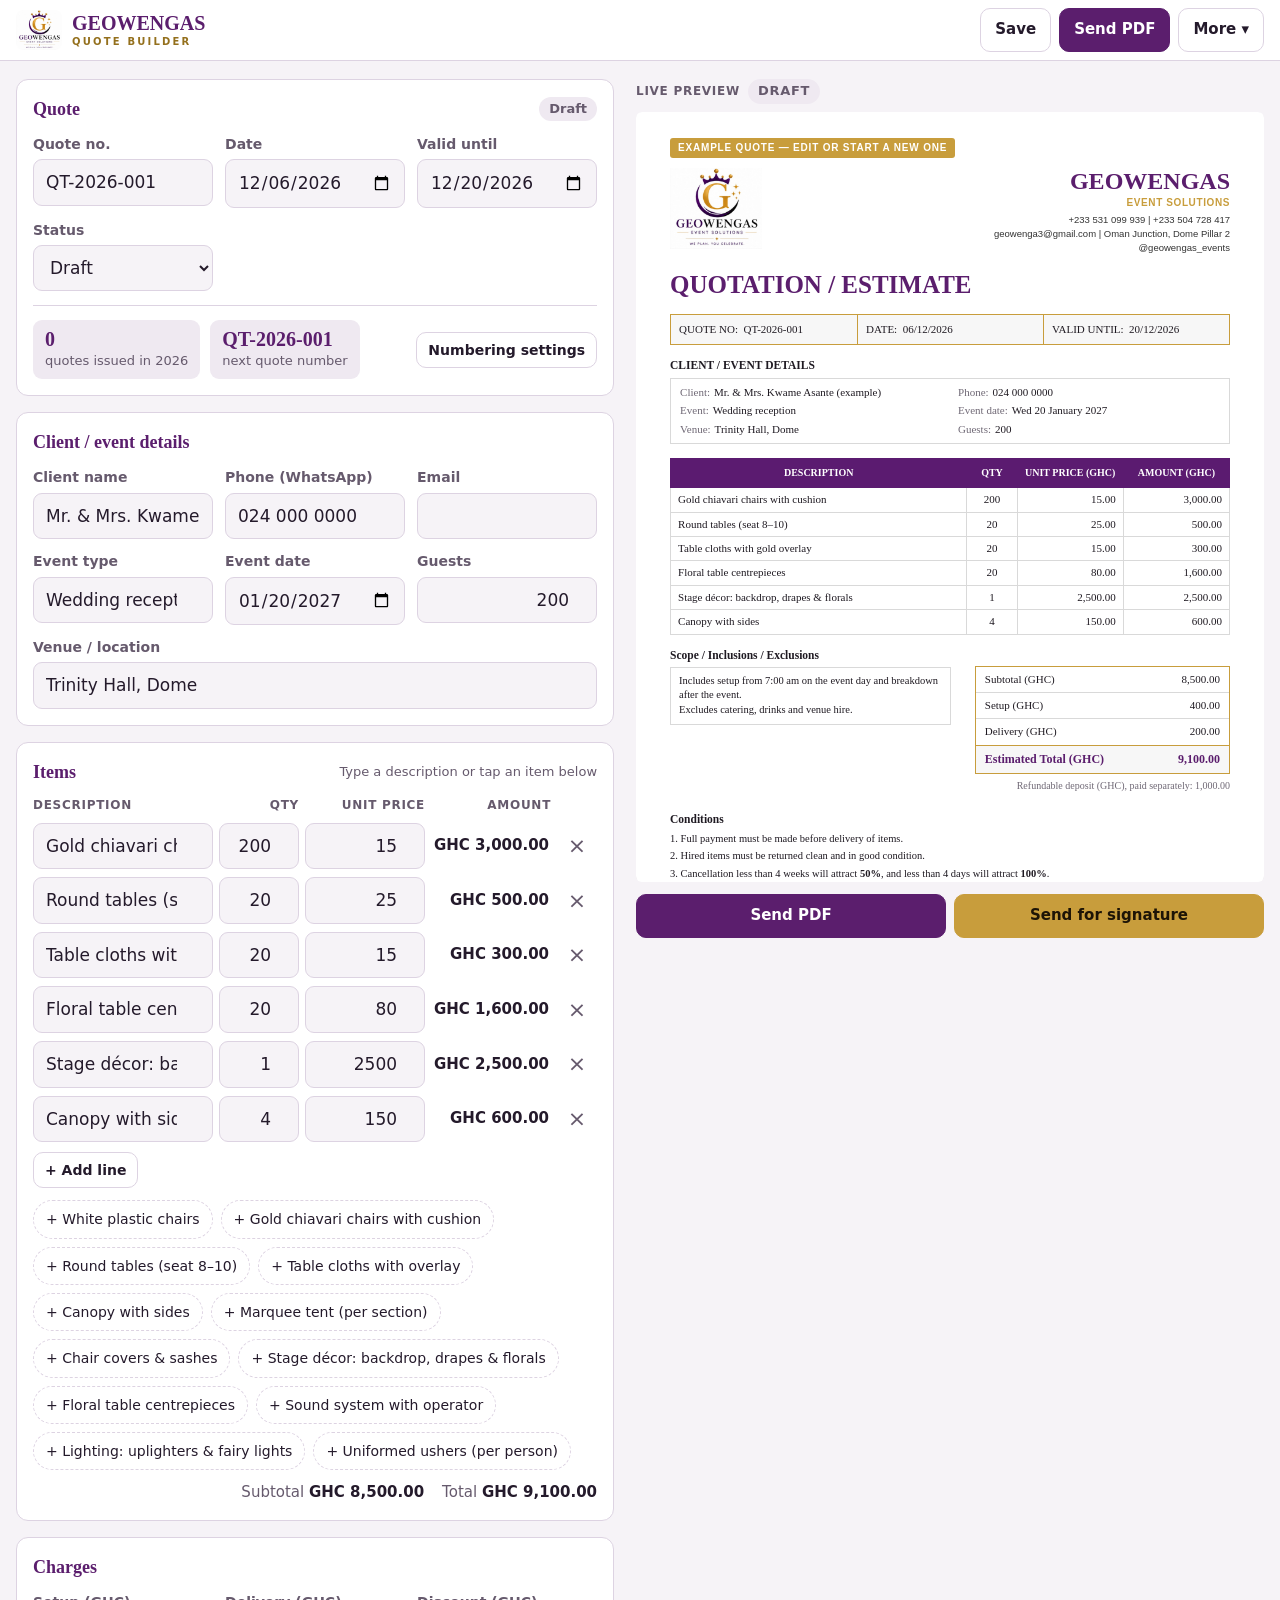
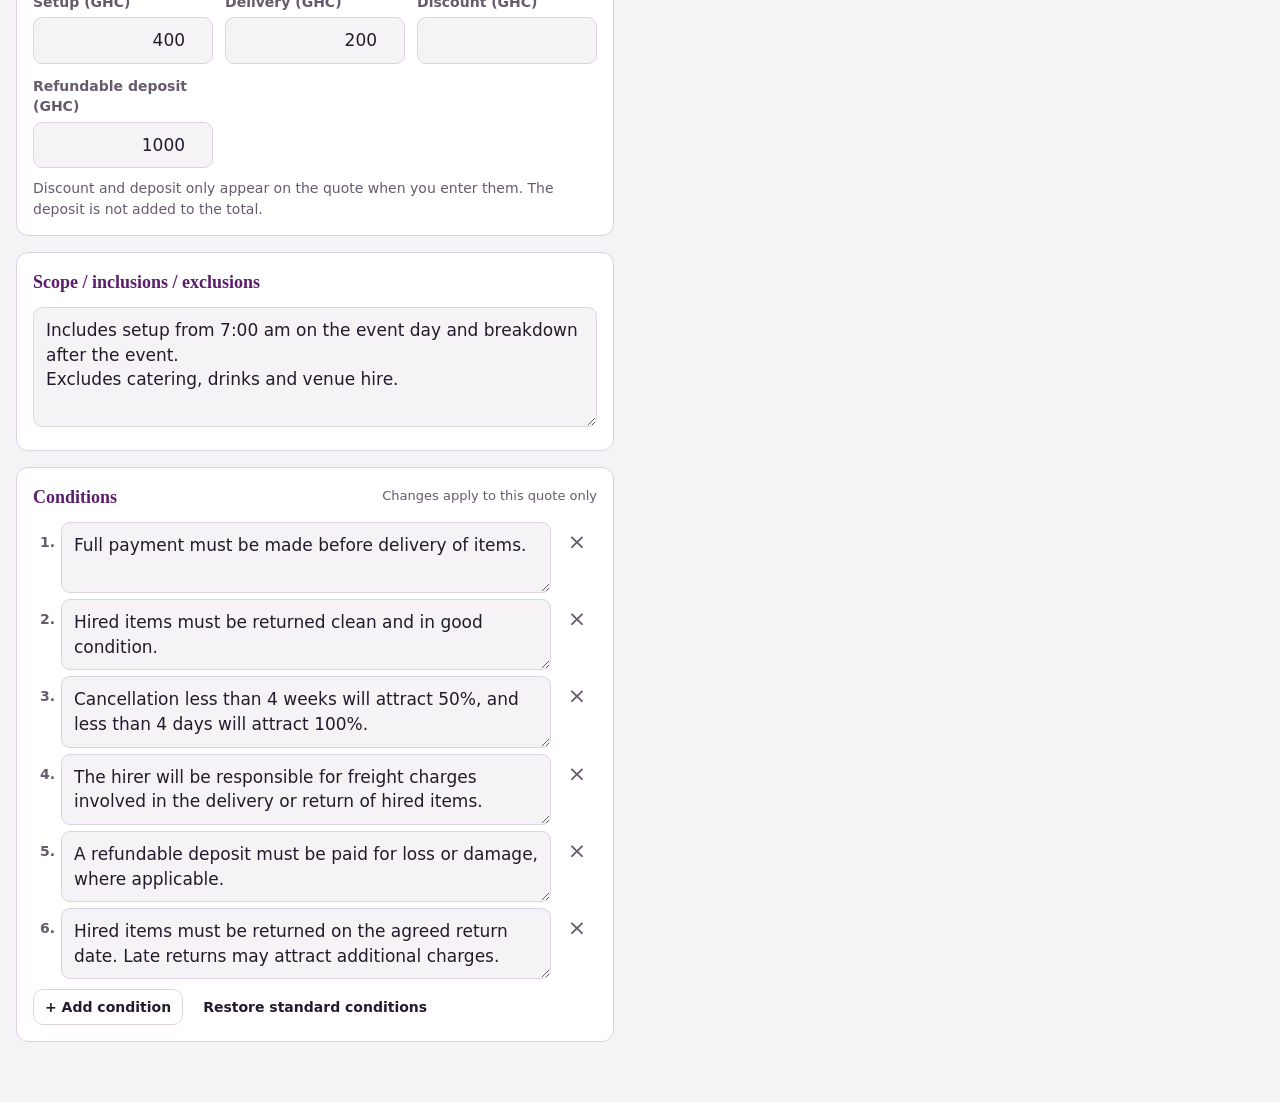
==== index.html @ 45d2dfc8 "GEOWENGAS Quote Builder: installable quote app with PDF sending and client signing Co-Authored-By: C" ====
<!doctype html>
<html lang="en">
<head>
<meta charset="utf-8">
<meta name="viewport" content="width=device-width,initial-scale=1,viewport-fit=cover">
<title>GEOWENGAS Quote Builder</title>
<meta name="description" content="Make GEOWENGAS Event Solutions quotations and send them as PDFs.">
<meta name="theme-color" content="#5b1e6d">
<link rel="manifest" href="manifest.webmanifest">
<link rel="icon" href="favicon.png" type="image/png">
<link rel="apple-touch-icon" href="apple-touch-icon.png">
<meta name="apple-mobile-web-app-capable" content="yes">
<meta name="mobile-web-app-capable" content="yes">
<meta name="apple-mobile-web-app-title" content="GW Quotes">
<link rel="stylesheet" href="styles.css">
</head>
<body data-view="edit">

<header class="bar">
  <div class="bar-in">
    <div class="brand"><img src="logo.jpg" alt="GEOWENGAS Event Solutions logo"><div><b>GEOWENGAS</b><span>QUOTE BUILDER</span></div></div>
    <div class="actions">
      <button class="btn" id="btnSave" type="button">Save</button>
      <button class="btn primary" id="btnSend" type="button">Send PDF</button>
      <button class="btn" id="btnMore" type="button" aria-haspopup="dialog">More ▾</button>
    </div>
  </div>
</header>

<div class="tabs" role="tablist">
  <button type="button" role="tab" id="tabEdit" aria-selected="true">Edit quote</button>
  <button type="button" role="tab" id="tabPrev" aria-selected="false">See quote</button>
</div>

<main class="wrap">
  <section class="editor">
    <div class="card">
      <h2>Quote <small id="statusChipWrap"></small></h2>
      <div class="grid">
        <div class="f"><label for="qNo">Quote no.</label><input id="qNo"></div>
        <div class="f"><label for="qDate">Date</label><input id="qDate" type="date"></div>
        <div class="f"><label for="qValid">Valid until</label><input id="qValid" type="date"></div>
        <div class="f"><label for="qStatus">Status</label>
          <select id="qStatus"><option value="draft">Draft</option><option value="sent">Sent</option><option value="accepted">Accepted</option><option value="declined">Declined</option></select>
        </div>
      </div>
      <div id="signedInfo" hidden style="margin-top:12px"></div>
      <div class="count-row">
        <div class="count-box"><b id="cntIssued">0</b><span id="cntLabel">quotes issued</span></div>
        <div class="count-box"><b id="cntNext">QT-2026-001</b><span>next quote number</span></div>
        <button class="btn sm" id="btnNumbering" type="button">Numbering settings</button>
      </div>
    </div>

    <div class="card">
      <h2>Client / event details</h2>
      <div class="grid">
        <div class="f"><label for="cName">Client name</label><input id="cName" autocomplete="off" placeholder="e.g. Mrs. Abena Mensah"></div>
        <div class="f"><label for="cPhone">Phone (WhatsApp)</label><input id="cPhone" inputmode="tel" autocomplete="off" placeholder="024 000 0000"></div>
        <div class="f"><label for="cEmail">Email</label><input id="cEmail" type="email" autocomplete="off"></div>
        <div class="f"><label for="cEvent">Event type</label><input id="cEvent" list="eventTypes" placeholder="Wedding, funeral, birthday…">
          <datalist id="eventTypes"><option value="Wedding"><option value="Traditional marriage (engagement)"><option value="Funeral"><option value="Birthday party"><option value="Naming ceremony (outdooring)"><option value="Corporate event"><option value="Church programme"><option value="Graduation party"></datalist></div>
        <div class="f"><label for="cDate">Event date</label><input id="cDate" type="date"></div>
        <div class="f"><label for="cGuests">Guests</label><input id="cGuests" type="number" min="0" inputmode="numeric"></div>
        <div class="f wide"><label for="cVenue">Venue / location</label><input id="cVenue" placeholder="e.g. Trinity Hall, Dome"></div>
      </div>
    </div>

    <div class="card">
      <h2>Items <small>Type a description or tap an item below</small></h2>
      <div class="items" id="items"></div>
      <div style="display:flex;gap:8px;margin-top:10px;flex-wrap:wrap">
        <button class="btn sm" id="addRow" type="button">+ Add line</button>
      </div>
      <div class="quick" id="quick"></div>
      <datalist id="catList"></datalist>
      <div class="totals-mini"><span>Subtotal <b id="miniSub">GHC 0.00</b></span><span>Total <b id="miniTot">GHC 0.00</b></span></div>
    </div>

    <div class="card">
      <h2>Charges</h2>
      <div class="grid">
        <div class="f"><label for="chSetup">Setup (GHC)</label><input id="chSetup" type="number" min="0" step="0.01" inputmode="decimal"></div>
        <div class="f"><label for="chDelivery">Delivery (GHC)</label><input id="chDelivery" type="number" min="0" step="0.01" inputmode="decimal"></div>
        <div class="f"><label for="chDiscount">Discount (GHC)</label><input id="chDiscount" type="number" min="0" step="0.01" inputmode="decimal"></div>
        <div class="f"><label for="chDeposit">Refundable deposit (GHC)</label><input id="chDeposit" type="number" min="0" step="0.01" inputmode="decimal"></div>
      </div>
      <p class="note">Discount and deposit only appear on the quote when you enter them. The deposit is not added to the total.</p>
    </div>

    <div class="card">
      <h2>Scope / inclusions / exclusions</h2>
      <label for="scope" class="sr">Scope, inclusions and exclusions</label>
      <textarea id="scope" rows="4" placeholder="What's included, what's not, setup times…"></textarea>
    </div>

    <div class="card">
      <h2>Conditions <small>Changes apply to this quote only</small></h2>
      <div class="conds" id="conds"></div>
      <div style="display:flex;gap:8px;margin-top:10px;flex-wrap:wrap">
        <button class="btn sm" id="addCond" type="button">+ Add condition</button>
        <button class="btn sm ghost" id="resetCond" type="button">Restore standard conditions</button>
      </div>
    </div>

    <button class="btn primary block" id="btnSeeQuote" type="button">See the finished quote</button>
  </section>

  <aside class="preview" aria-label="Quote preview">
    <div class="pv-head">Live preview <span id="pvStatus"></span></div>
    <div class="paper-scroll"><div class="paper" id="paper"></div></div>
    <div style="display:flex;gap:8px;flex-wrap:wrap;margin-top:12px">
      <button class="btn primary" id="btnSend2" type="button" style="flex:1">Send PDF</button>
      <button class="btn gold" id="btnSign2" type="button" style="flex:1">Send for signature</button>
    </div>
  </aside>
</main>

<div class="overlay" id="modal" hidden><div class="modal" id="modalBody" role="dialog" aria-modal="true"></div></div>
<input type="file" id="fileSigned" accept="application/pdf,.pdf" hidden>
<input type="file" id="fileBackup" accept="application/json,.json" hidden>

<script src="vendor/jspdf.umd.min.js"></script>
<script src="vendor/jspdf.plugin.autotable.min.js"></script>
<script src="core.js"></script>
<script src="app.js"></script>
</body>
</html>
---- styles.css ----
/* GEOWENGAS Quote Builder — shared styles for the app (index.html) and the client signing page (sign.html). */
:root{
  --bg:#f6f3f7; --surface:#ffffff; --surface-2:#efe9f1; --line:#ddd3e2;
  --fg:#241a2b; --muted:#665a6d;
  --plum:#5b1e6d; --gold:#94701d; --gold-soft:#f5ead0;
  --accent:#5b1e6d; --accent-fg:#ffffff;
  --danger:#b3261e; --ok:#1f7a4d;
  --paper:#ffffff; --paper-ink:#1f1a22; --paper-line:#d9d9d9; --paper-plum:#5b1e6d; --paper-head:#5b1b70; --paper-gold:#c89d3c; --paper-fill:#f7f7f7;
  --serif:Georgia, "Times New Roman", Times, serif;
  --body:system-ui, -apple-system, "Segoe UI", Roboto, sans-serif;
  --r:12px;
  color-scheme:light;
}
@media (prefers-color-scheme: dark){:root{
  --bg:#17111b; --surface:#211a26; --surface-2:#2b2231; --line:#3a2f41;
  --fg:#f1eaf4; --muted:#b4a7bb;
  --plum:#d6b3ea; --gold:#e0b65a; --gold-soft:#3a2d14;
  --accent:#c79be0; --accent-fg:#1a1020;
  --danger:#ff8a80; --ok:#6fd3a0; color-scheme:dark;
}}
*{box-sizing:border-box}
[hidden]{display:none!important}
html{-webkit-text-size-adjust:100%}
body{margin:0;background:var(--bg);color:var(--fg);font-family:var(--body);font-size:16px;line-height:1.45;padding-bottom:env(safe-area-inset-bottom,0px)}
button,input,select,textarea{font:inherit;color:inherit}
:focus-visible{outline:3px solid var(--paper-gold);outline-offset:2px}

/* Top bar */
.bar{position:sticky;top:0;z-index:20;background:var(--surface);border-bottom:1px solid var(--line);padding-top:env(safe-area-inset-top,0px)}
.bar-in{max-width:1400px;margin:0 auto;padding:8px 16px;display:flex;flex-wrap:wrap;gap:10px;align-items:center}
.brand{display:flex;align-items:center;gap:10px;margin-right:auto;min-width:0}
.brand img{width:46px;height:auto;border-radius:8px;background:#fff}
.brand div{display:flex;flex-direction:column;line-height:1}
.brand b{font-family:var(--serif);font-weight:700;font-size:20px;color:var(--plum)}
.brand span{font-size:10px;letter-spacing:.22em;color:var(--gold);font-weight:700;margin-top:4px}
.actions{display:flex;flex-wrap:wrap;gap:8px}
.btn{border:1px solid var(--line);background:var(--surface);border-radius:10px;padding:10px 14px;cursor:pointer;font-weight:600;font-size:15px;white-space:nowrap;min-height:44px}
.btn:hover{background:var(--surface-2)}
.btn.primary{background:var(--accent);color:var(--accent-fg);border-color:var(--accent)}
.btn.gold{background:var(--paper-gold);border-color:var(--paper-gold);color:#1d1406}
.btn.ghost{border-color:transparent;background:transparent}
.btn.sm{padding:6px 11px;font-size:14px;min-height:36px}
.btn.danger{color:var(--danger)}
.btn.block{width:100%}

.tabs{display:none;max-width:1400px;margin:12px auto 0;padding-inline:16px;gap:8px}
.tabs button{flex:1;padding:12px;border-radius:10px;border:1px solid var(--line);background:var(--surface);font-weight:700;cursor:pointer;font-size:16px}
.tabs button[aria-selected="true"]{background:var(--plum);color:var(--bg);border-color:var(--plum)}

.wrap{max-width:1400px;margin:0 auto;padding-inline:16px;padding-block:18px 60px;display:grid;grid-template-columns:minmax(0,1fr) minmax(0,1.05fr);gap:22px;align-items:start}
.editor{display:flex;flex-direction:column;gap:16px;min-width:0}
.card{background:var(--surface);border:1px solid var(--line);border-radius:var(--r);padding:16px}
.card h2{font-family:var(--serif);font-size:18px;font-weight:700;margin:0 0 12px;display:flex;align-items:center;gap:8px;color:var(--plum);flex-wrap:wrap}
.card h2 small{font-family:var(--body);font-weight:500;color:var(--muted);font-size:13px;margin-left:auto}
.grid{display:grid;grid-template-columns:repeat(auto-fit,minmax(170px,1fr));gap:12px}
.f{display:flex;flex-direction:column;gap:5px;min-width:0}
.f.wide{grid-column:1/-1}
.f label{font-size:14px;font-weight:600;color:var(--muted)}
.sr{position:absolute;width:1px;height:1px;overflow:hidden;clip:rect(0 0 0 0)}
input,select,textarea{width:100%;background:var(--bg);border:1px solid var(--line);border-radius:9px;padding:10px 12px;min-width:0;font-size:17px;min-height:46px}
textarea{resize:vertical;min-height:80px}
input[type=number]{font-variant-numeric:tabular-nums;text-align:right}
.chip{display:inline-flex;align-items:center;gap:6px;padding:3px 10px;border-radius:999px;font-size:13px;font-weight:700;background:var(--surface-2);color:var(--muted)}
.chip.sent{background:var(--gold-soft);color:var(--gold)}
.chip.accepted{background:color-mix(in srgb,var(--ok) 16%,transparent);color:var(--ok)}
.chip.declined{background:color-mix(in srgb,var(--danger) 14%,transparent);color:var(--danger)}
.note{margin:10px 0 0;font-size:14px;color:var(--muted)}
.alert{border-radius:10px;padding:10px 12px;font-size:14px;background:color-mix(in srgb,var(--danger) 12%,transparent);color:var(--danger);font-weight:600}
.okbox{border-radius:10px;padding:10px 12px;font-size:14px;background:color-mix(in srgb,var(--ok) 13%,transparent);color:var(--ok);font-weight:600}

.items{display:flex;flex-direction:column;gap:8px}
.item{display:grid;grid-template-columns:minmax(0,1fr) 80px 120px 120px 40px;gap:6px;align-items:center}
.item-h{font-size:12px;font-weight:700;letter-spacing:.06em;text-transform:uppercase;color:var(--muted)}
.item .amt{text-align:right;font-variant-numeric:tabular-nums;font-weight:700;font-size:15px;padding-right:2px}
.x{border:0;background:transparent;cursor:pointer;color:var(--muted);font-size:22px;line-height:1;padding:6px;border-radius:8px;min-width:40px;min-height:40px}
.x:hover{color:var(--danger);background:var(--surface-2)}
.quick{display:flex;flex-wrap:wrap;gap:8px;margin-top:12px}
.quick button{border:1px dashed var(--line);background:transparent;border-radius:999px;padding:8px 12px;font-size:14px;cursor:pointer;color:var(--fg)}
.quick button:hover{border-color:var(--paper-gold);background:var(--gold-soft)}
.totals-mini{display:flex;justify-content:flex-end;flex-wrap:wrap;gap:18px;margin-top:12px;font-variant-numeric:tabular-nums;font-size:15px;color:var(--muted)}
.totals-mini b{color:var(--fg)}
.conds{display:flex;flex-direction:column;gap:6px}
.cond{display:grid;grid-template-columns:22px minmax(0,1fr) 40px;gap:6px;align-items:start}
.cond span{font-weight:700;color:var(--muted);padding-top:10px;font-size:14px;text-align:right}
.cond textarea{min-height:46px}
.count-row{display:flex;flex-wrap:wrap;gap:10px;align-items:stretch;margin-top:14px;padding-top:14px;border-top:1px solid var(--line)}
.count-box{display:flex;flex-direction:column;justify-content:center;gap:2px;padding:8px 12px;border-radius:9px;background:var(--surface-2);min-width:0}
.count-box b{font-family:var(--serif);font-size:20px;color:var(--plum);font-variant-numeric:tabular-nums;line-height:1.1}
.count-box span{font-size:13px;color:var(--muted)}
.count-row .btn{margin-left:auto;align-self:center}
.num-preview{font-family:var(--serif);font-size:22px;color:var(--plum);font-weight:700}
.check{display:flex;gap:10px;align-items:flex-start;font-size:15px}
.check input{width:22px;height:22px;min-height:0;flex:none;margin-top:1px}

/* Paper — mirrors 03_GEOWENGAS_Quotation_Estimate_Template.docx */
.preview{position:sticky;top:calc(env(safe-area-inset-top,0px) + 78px);min-width:0}
.pv-head{display:flex;align-items:center;gap:8px;margin-bottom:8px;font-size:12px;color:var(--muted);font-weight:700;letter-spacing:.06em;text-transform:uppercase}
.paper-scroll{max-height:calc(100vh - 130px);overflow:auto;border-radius:6px}
.paper{background:var(--paper);color:var(--paper-ink);padding:26px 34px 22px;box-shadow:0 1px 2px rgba(0,0,0,.06),0 10px 30px rgba(40,10,50,.12);font-family:var(--serif);font-size:12px;line-height:1.4;min-width:0}
.p-top{display:flex;justify-content:space-between;align-items:flex-start;gap:16px}
.p-top img{width:92px;height:auto;flex:none}
.p-brand{text-align:right;min-width:0}
.p-brand b{display:block;font-size:24px;color:var(--paper-plum);line-height:1.1}
.p-brand .sub{display:block;font-family:Arial,Helvetica,sans-serif;font-size:10px;font-weight:700;color:var(--paper-gold);letter-spacing:.06em;margin:2px 0 3px}
.p-brand .ct{font-family:Arial,Helvetica,sans-serif;font-size:9.5px;color:#333;line-height:1.45}
.p-title{margin:12px 0;font-size:25px;font-weight:700;color:var(--paper-plum)}
.p-meta{display:grid;grid-template-columns:repeat(3,1fr);border:1px solid var(--paper-gold);background:var(--paper-fill)}
.p-meta div{padding:7px 8px;font-size:11px}
.p-meta div+div{border-left:1px solid var(--paper-gold)}
.p-label{font-weight:700;font-size:11.5px;margin:12px 0 5px}
.p-client{border:1px solid var(--paper-line);padding:6px 9px;display:grid;grid-template-columns:1fr 1fr;gap:3px 16px;font-size:11px;min-height:34px}
.p-client em{font-style:normal;color:#6f6875;margin-right:4px}
.p-tbl-wrap{overflow-x:auto;margin-top:14px}
.p-tbl{width:100%;border-collapse:collapse;font-size:11px;font-variant-numeric:tabular-nums}
.p-tbl th{background:var(--paper-head);color:#fff;text-align:center;padding:7px;font-size:10px;font-weight:700;border:1px solid var(--paper-head)}
.p-tbl td{border:1px solid var(--paper-line);padding:4px 7px;vertical-align:top;height:21px}
.p-tbl .n{text-align:right;white-space:nowrap;width:19%}
.p-tbl th.n{text-align:center}
.p-tbl .q{text-align:center;width:9%}
.p-bottom{display:grid;grid-template-columns:1.1fr 1fr;gap:24px;margin-top:12px;align-items:start}
.p-scope b{display:block;font-size:11.5px;margin-bottom:4px}
.p-scope div{border:1px solid var(--paper-line);padding:6px 8px;min-height:44px;white-space:pre-wrap;font-size:10.5px}
.p-tot{font-variant-numeric:tabular-nums;font-size:11px;display:flex;flex-direction:column;gap:5px;padding-top:19px;min-width:0}
.p-tot-box{border:1px solid var(--paper-gold)}
.p-tot-box div{display:flex;justify-content:space-between;gap:12px;padding:5px 9px}
.p-tot-box div+div{border-top:1px solid var(--paper-line)}
.p-tot-box span:last-child{text-align:right;white-space:nowrap}
.p-tot-box .grand{font-weight:700;color:var(--paper-plum);font-size:12px;background:var(--paper-fill);border-top:1px solid var(--paper-gold)}
.p-tot .dep{color:#6f6875;font-size:10px;text-align:right}
.p-conds-h{font-weight:700;font-size:11.5px;margin:18px 0 5px}
.p-conds{margin:0;padding:0;list-style:none;font-size:10.5px}
.p-conds li{margin:3px 0}
.p-sign{margin-top:20px;font-size:11px;display:flex;flex-wrap:wrap;gap:6px 22px;align-items:flex-end}
.p-sign .ln{display:inline-block;min-width:150px;border-bottom:1px solid #444;margin-left:6px;vertical-align:bottom;min-height:14px}
.p-sign .ln.d{min-width:110px}
.p-sign img{height:38px;display:block}
.p-signed{font-size:9.5px;color:#6f6875;margin-top:6px}
.p-foot{text-align:center;margin-top:28px;font-family:Arial,Helvetica,sans-serif;font-weight:700;letter-spacing:.08em;color:var(--paper-plum);font-size:9.5px}
.p-example{background:var(--paper-gold);color:#fff;font-family:Arial,Helvetica,sans-serif;font-size:10px;font-weight:700;letter-spacing:.08em;padding:3px 8px;border-radius:3px;display:inline-block;margin-bottom:10px}

/* Modal / sheet */
.overlay{position:fixed;inset:0;background:rgba(15,8,20,.55);z-index:50;display:flex;align-items:flex-start;justify-content:center;padding:calc(env(safe-area-inset-top,0px) + 32px) 16px 16px;overflow:auto}
.modal{background:var(--surface);border:1px solid var(--line);border-radius:14px;width:100%;max-width:680px;padding:18px;display:flex;flex-direction:column;gap:12px}
.modal h3{margin:0;font-family:var(--serif);font-size:21px;color:var(--plum);display:flex;align-items:center;gap:8px}
.modal h3 .btn{margin-left:auto}
.modal p.hint{margin:0;color:var(--muted);font-size:14px}
.menu{display:grid;grid-template-columns:repeat(auto-fit,minmax(200px,1fr));gap:8px}
.menu button{display:flex;flex-direction:column;align-items:flex-start;gap:2px;text-align:left;border:1px solid var(--line);background:var(--bg);border-radius:10px;padding:12px 14px;cursor:pointer}
.menu button:hover{border-color:var(--paper-gold)}
.menu button b{font-size:16px}
.menu button span{font-size:13px;color:var(--muted)}
.saved-list{display:flex;flex-direction:column;gap:8px}
.saved{display:grid;grid-template-columns:minmax(0,1fr) auto;gap:8px;align-items:center;border:1px solid var(--line);border-radius:10px;padding:10px 12px}
.saved .t{font-weight:700}
.saved .s{font-size:14px;color:var(--muted);font-variant-numeric:tabular-nums}
.saved .a{display:flex;gap:6px;flex-wrap:wrap;justify-content:flex-end}
.cat{display:grid;grid-template-columns:minmax(0,1fr) 120px 40px;gap:6px;align-items:center}
.empty{color:var(--muted);text-align:center;padding:20px;border:1px dashed var(--line);border-radius:10px}
.confirm{display:flex;gap:8px;align-items:center;font-size:14px;flex-wrap:wrap}

.toast{position:fixed;left:50%;bottom:calc(env(safe-area-inset-bottom,0px) + 18px);transform:translateX(-50%);background:var(--fg);color:var(--bg);padding:12px 18px;border-radius:10px;font-weight:600;z-index:60;font-size:15px;max-width:calc(100% - 32px);text-align:center}

/* Signature pad */
.sigpad{position:relative;border:2px dashed var(--line);border-radius:12px;background:#fff;touch-action:none}
.sigpad canvas{display:block;width:100%;height:180px;border-radius:10px;cursor:crosshair}
.sigpad .hintline{position:absolute;left:16px;right:16px;bottom:40px;border-bottom:1px solid #bbb;pointer-events:none}
.sigpad .ph{position:absolute;left:18px;bottom:14px;color:#8a8090;font-size:13px;pointer-events:none}

@media (min-width:981px){ #btnSeeQuote{display:none} }
@media (max-width:980px){
  .tabs{display:flex}
  .wrap{grid-template-columns:minmax(0,1fr)}
  .preview{position:static}
  .paper-scroll{max-height:none}
  body[data-view="edit"] .preview{display:none}
  body[data-view="preview"] .editor{display:none}
}
@media (max-width:640px){
  .brand b{font-size:17px}
  .brand img{width:40px}
  .bar-in{gap:8px}
  .actions{width:100%}
  .actions .btn{flex:1}
  .item-h{display:none}
  .item{grid-template-columns:minmax(0,1fr) minmax(0,1fr) minmax(0,1fr) 40px;grid-template-areas:"desc desc desc x" "qty price amt amt";padding-bottom:12px;border-bottom:1px solid var(--line)}
  .item .i-desc{grid-area:desc}.item .i-qty{grid-area:qty}.item .i-price{grid-area:price}.item .amt{grid-area:amt}.item .x{grid-area:x}
  .paper{padding:18px 14px}
  .p-top img{width:70px}
  .p-client,.p-bottom{grid-template-columns:1fr}
  .p-meta{grid-template-columns:1fr}
  .p-meta div+div{border-left:0;border-top:1px solid var(--paper-gold)}
  .count-row .btn{margin-left:0;width:100%}
}
@media (prefers-reduced-motion:reduce){*{transition:none!important;animation:none!important}}
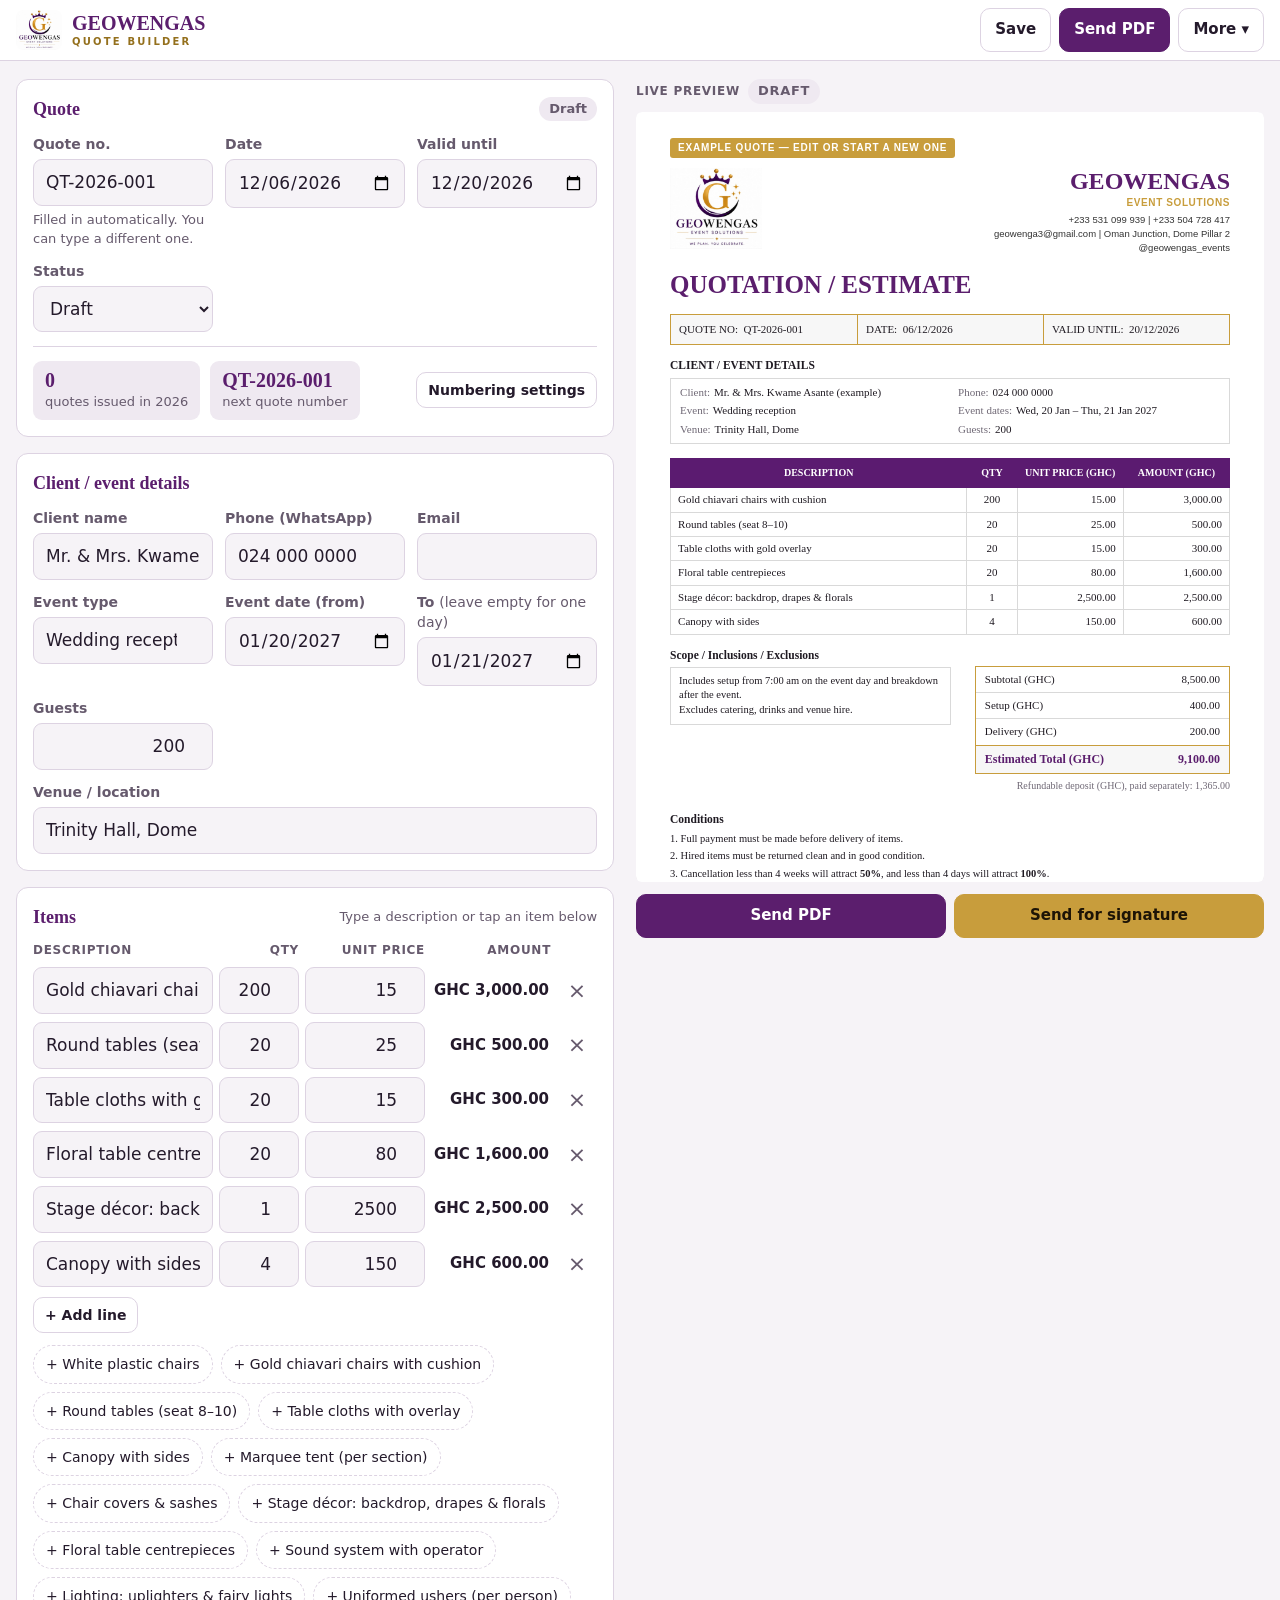
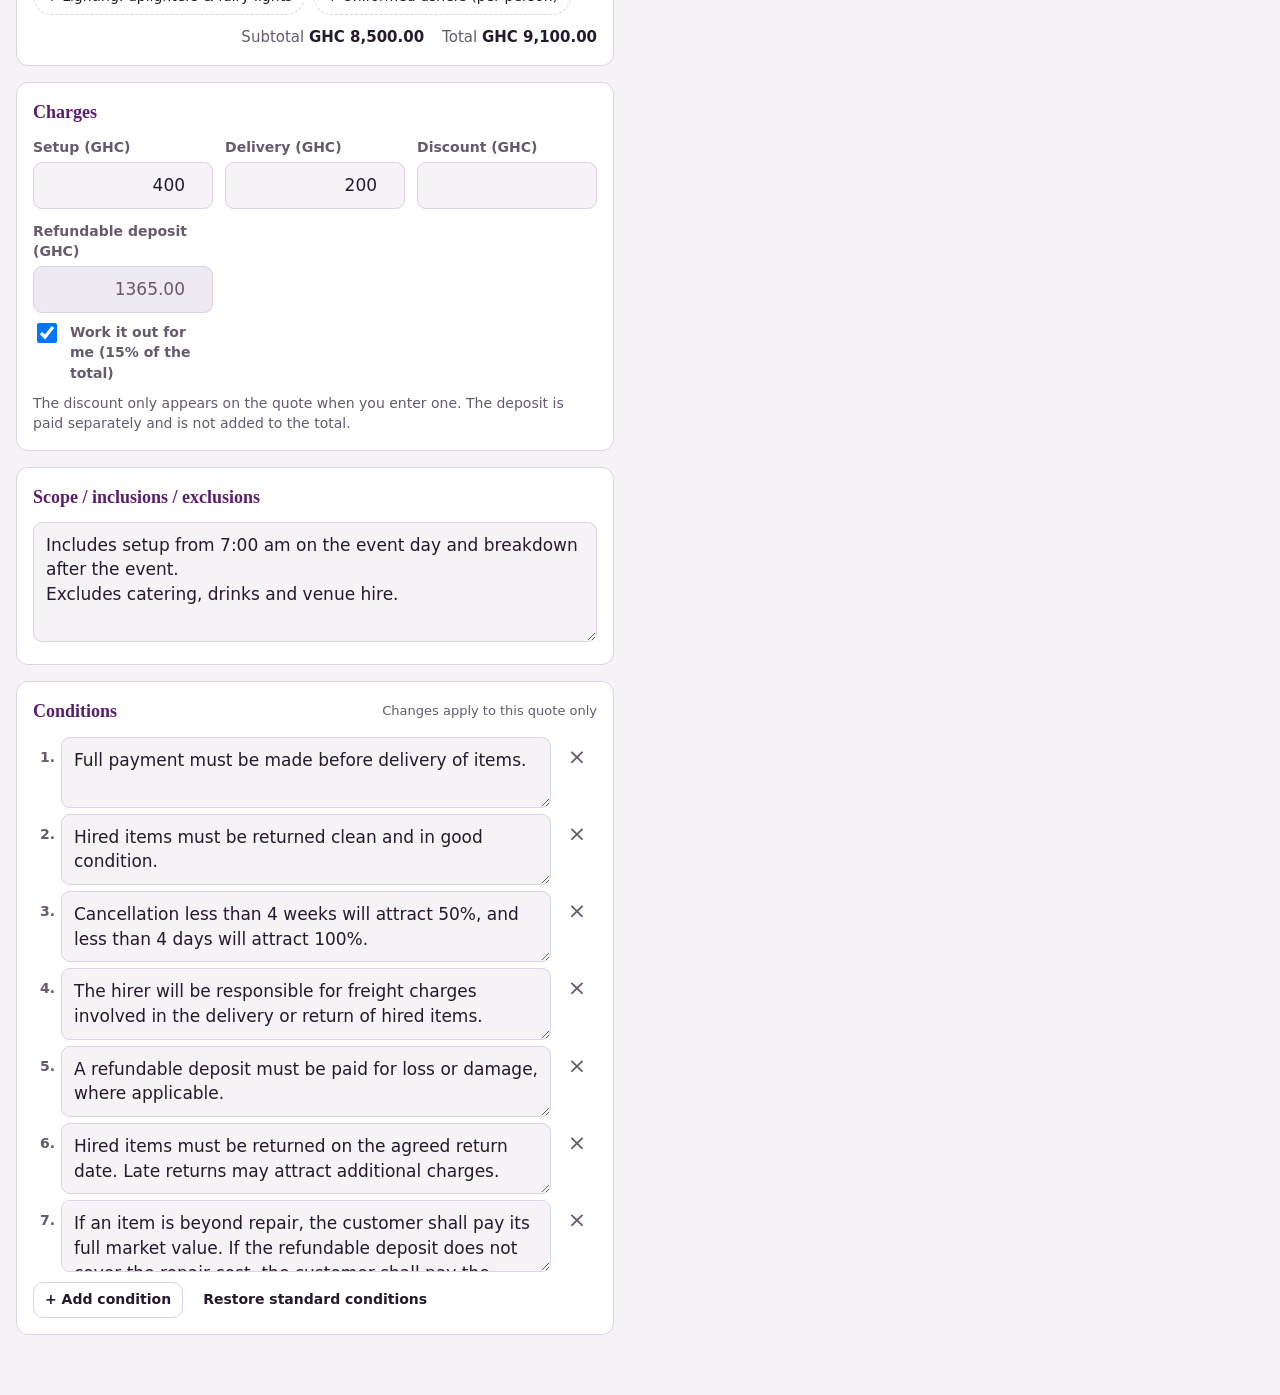
==== commit 367f61d2: "Auto quote numbers, event date ranges, searchable item picker, 15% auto deposit, condition 7 - Quote" ====
--- a/index.html
+++ b/index.html
@@ -37,7 +37,7 @@
     <div class="card">
       <h2>Quote <small id="statusChipWrap"></small></h2>
       <div class="grid">
-        <div class="f"><label for="qNo">Quote no.</label><input id="qNo"></div>
+        <div class="f"><label for="qNo">Quote no.</label><input id="qNo"><span class="field-help" id="qNoHelp"></span></div>
         <div class="f"><label for="qDate">Date</label><input id="qDate" type="date"></div>
         <div class="f"><label for="qValid">Valid until</label><input id="qValid" type="date"></div>
         <div class="f"><label for="qStatus">Status</label>
@@ -60,7 +60,8 @@
         <div class="f"><label for="cEmail">Email</label><input id="cEmail" type="email" autocomplete="off"></div>
         <div class="f"><label for="cEvent">Event type</label><input id="cEvent" list="eventTypes" placeholder="Wedding, funeral, birthday…">
           <datalist id="eventTypes"><option value="Wedding"><option value="Traditional marriage (engagement)"><option value="Funeral"><option value="Birthday party"><option value="Naming ceremony (outdooring)"><option value="Corporate event"><option value="Church programme"><option value="Graduation party"></datalist></div>
-        <div class="f"><label for="cDate">Event date</label><input id="cDate" type="date"></div>
+        <div class="f"><label for="cDate">Event date (from)</label><input id="cDate" type="date"></div>
+        <div class="f"><label for="cDateEnd">To <span style="font-weight:400">(leave empty for one day)</span></label><input id="cDateEnd" type="date"></div>
         <div class="f"><label for="cGuests">Guests</label><input id="cGuests" type="number" min="0" inputmode="numeric"></div>
         <div class="f wide"><label for="cVenue">Venue / location</label><input id="cVenue" placeholder="e.g. Trinity Hall, Dome"></div>
       </div>
@@ -73,7 +74,6 @@
         <button class="btn sm" id="addRow" type="button">+ Add line</button>
       </div>
       <div class="quick" id="quick"></div>
-      <datalist id="catList"></datalist>
       <div class="totals-mini"><span>Subtotal <b id="miniSub">GHC 0.00</b></span><span>Total <b id="miniTot">GHC 0.00</b></span></div>
     </div>
 
@@ -83,9 +83,10 @@
         <div class="f"><label for="chSetup">Setup (GHC)</label><input id="chSetup" type="number" min="0" step="0.01" inputmode="decimal"></div>
         <div class="f"><label for="chDelivery">Delivery (GHC)</label><input id="chDelivery" type="number" min="0" step="0.01" inputmode="decimal"></div>
         <div class="f"><label for="chDiscount">Discount (GHC)</label><input id="chDiscount" type="number" min="0" step="0.01" inputmode="decimal"></div>
-        <div class="f"><label for="chDeposit">Refundable deposit (GHC)</label><input id="chDeposit" type="number" min="0" step="0.01" inputmode="decimal"></div>
+        <div class="f"><label for="chDeposit">Refundable deposit (GHC)</label><input id="chDeposit" type="number" min="0" step="0.01" inputmode="decimal">
+          <label class="check small"><input type="checkbox" id="chDepositAuto"> Work it out for me (15% of the total)</label></div>
       </div>
-      <p class="note">Discount and deposit only appear on the quote when you enter them. The deposit is not added to the total.</p>
+      <p class="note">The discount only appears on the quote when you enter one. The deposit is paid separately and is not added to the total.</p>
     </div>
 
     <div class="card">
@@ -117,6 +118,7 @@
 </main>
 
 <div class="overlay" id="modal" hidden><div class="modal" id="modalBody" role="dialog" aria-modal="true"></div></div>
+<div class="pick" id="pick" role="listbox" hidden></div>
 <input type="file" id="fileSigned" accept="application/pdf,.pdf" hidden>
 <input type="file" id="fileBackup" accept="application/json,.json" hidden>
 
--- a/styles.css
+++ b/styles.css
@@ -88,6 +88,20 @@
 .count-box b{font-family:var(--serif);font-size:20px;color:var(--plum);font-variant-numeric:tabular-nums;line-height:1.1}
 .count-box span{font-size:13px;color:var(--muted)}
 .count-row .btn{margin-left:auto;align-self:center}
+.field-help{font-size:13px;color:var(--muted);display:flex;flex-wrap:wrap;gap:4px 8px;align-items:center;min-height:0}
+.field-help:empty{display:none}
+.field-help.warn{color:var(--danger);font-weight:600}
+.linkbtn{border:0;background:none;padding:2px 0;color:var(--plum);font-weight:700;text-decoration:underline;cursor:pointer;font-size:13px}
+.check.small{font-size:14px;color:var(--muted);margin-top:4px}
+.check.small input{width:20px;height:20px}
+input[readonly]{background:var(--surface-2);color:var(--muted)}
+.pick{position:absolute;z-index:40;background:var(--surface);border:1px solid var(--line);border-radius:12px;box-shadow:0 12px 32px rgba(20,8,30,.22);max-height:300px;overflow:auto;padding:6px;display:flex;flex-direction:column;gap:2px}
+.pick .ph{font-size:12px;font-weight:700;letter-spacing:.06em;text-transform:uppercase;color:var(--muted);padding:6px 10px 4px}
+.pick button{display:flex;justify-content:space-between;gap:12px;align-items:center;text-align:left;border:0;background:transparent;border-radius:8px;padding:11px 10px;cursor:pointer;font-size:16px;color:var(--fg)}
+.pick button span:last-child{color:var(--muted);font-size:14px;white-space:nowrap;font-variant-numeric:tabular-nums}
+.pick button:hover,.pick button[aria-selected="true"]{background:var(--gold-soft)}
+.pick mark{background:none;color:var(--plum);font-weight:700}
+.pick .none{padding:10px;color:var(--muted);font-size:14px}
 .num-preview{font-family:var(--serif);font-size:22px;color:var(--plum);font-weight:700}
 .check{display:flex;gap:10px;align-items:flex-start;font-size:15px}
 .check input{width:22px;height:22px;min-height:0;flex:none;margin-top:1px}
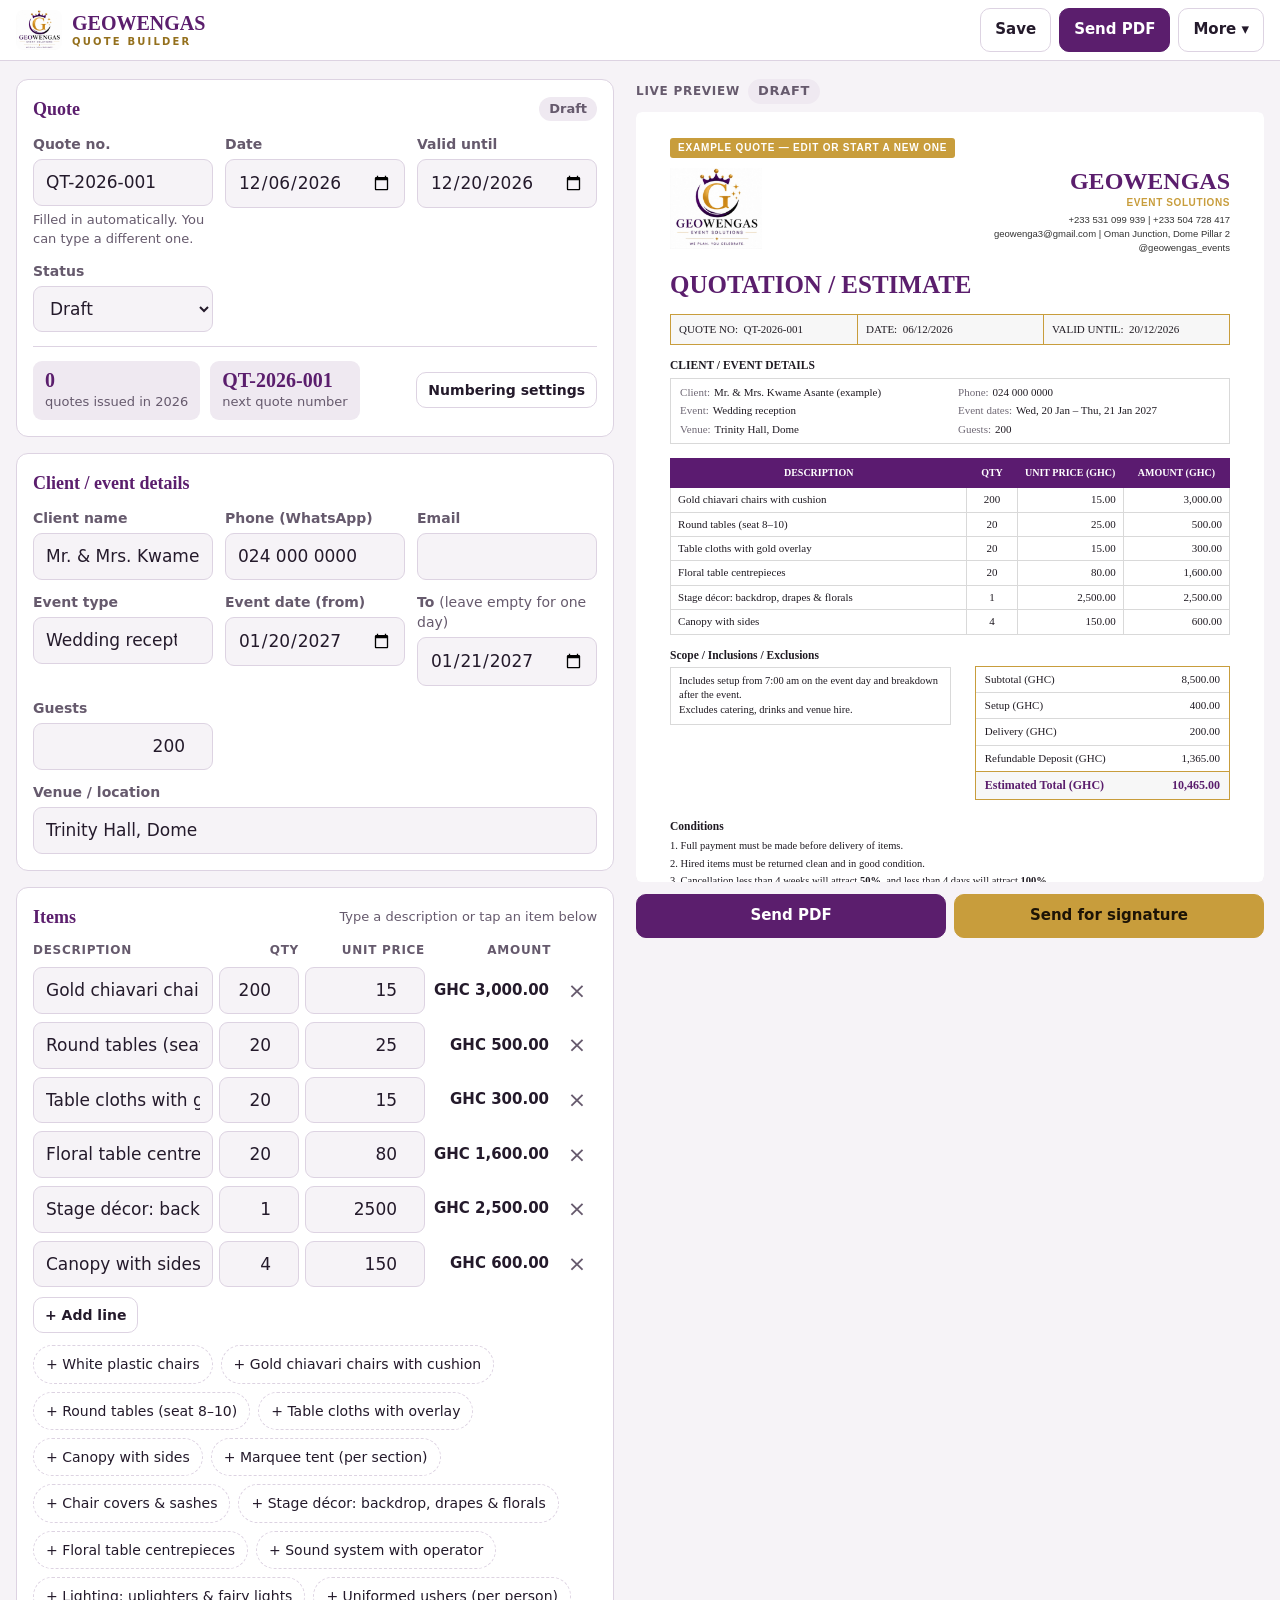
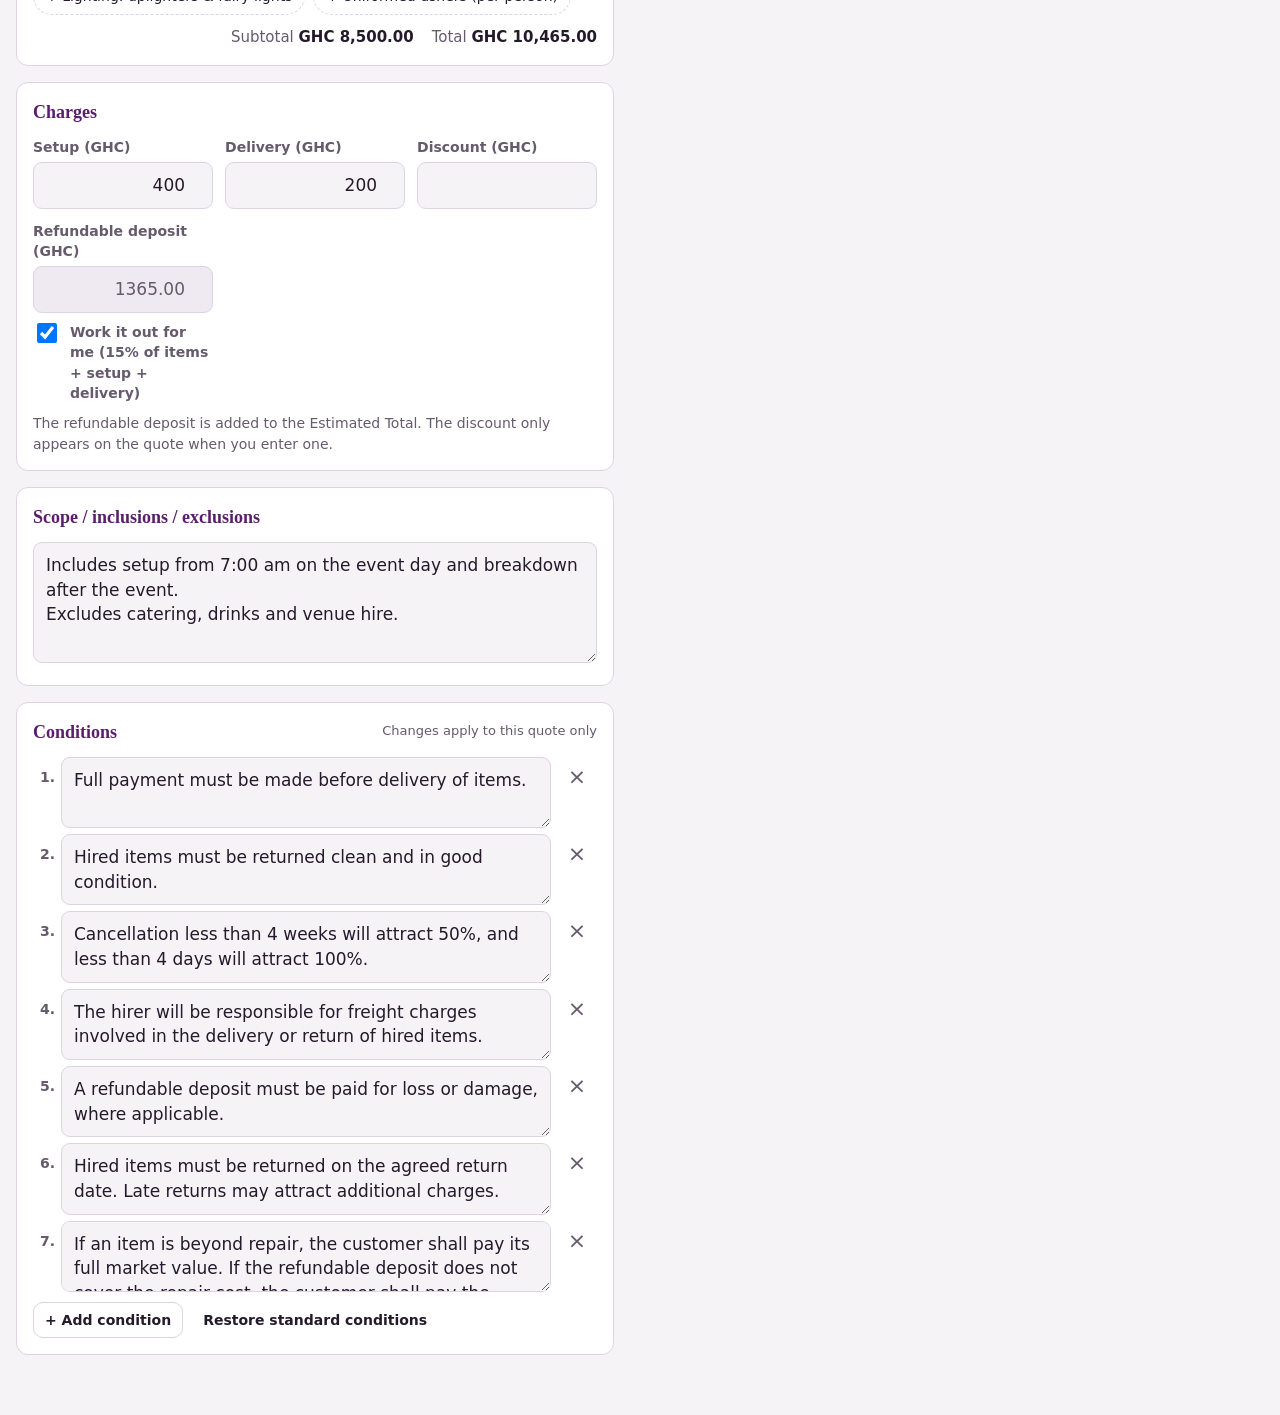
==== commit c0e8120c: "Add the refundable deposit to the Estimated Total and list it after Delivery The deposit is 15% of i" ====
--- a/index.html
+++ b/index.html
@@ -84,9 +84,9 @@
         <div class="f"><label for="chDelivery">Delivery (GHC)</label><input id="chDelivery" type="number" min="0" step="0.01" inputmode="decimal"></div>
         <div class="f"><label for="chDiscount">Discount (GHC)</label><input id="chDiscount" type="number" min="0" step="0.01" inputmode="decimal"></div>
         <div class="f"><label for="chDeposit">Refundable deposit (GHC)</label><input id="chDeposit" type="number" min="0" step="0.01" inputmode="decimal">
-          <label class="check small"><input type="checkbox" id="chDepositAuto"> Work it out for me (15% of the total)</label></div>
+          <label class="check small"><input type="checkbox" id="chDepositAuto"> Work it out for me (15% of items + setup + delivery)</label></div>
       </div>
-      <p class="note">The discount only appears on the quote when you enter one. The deposit is paid separately and is not added to the total.</p>
+      <p class="note">The refundable deposit is added to the Estimated Total. The discount only appears on the quote when you enter one.</p>
     </div>
 
     <div class="card">
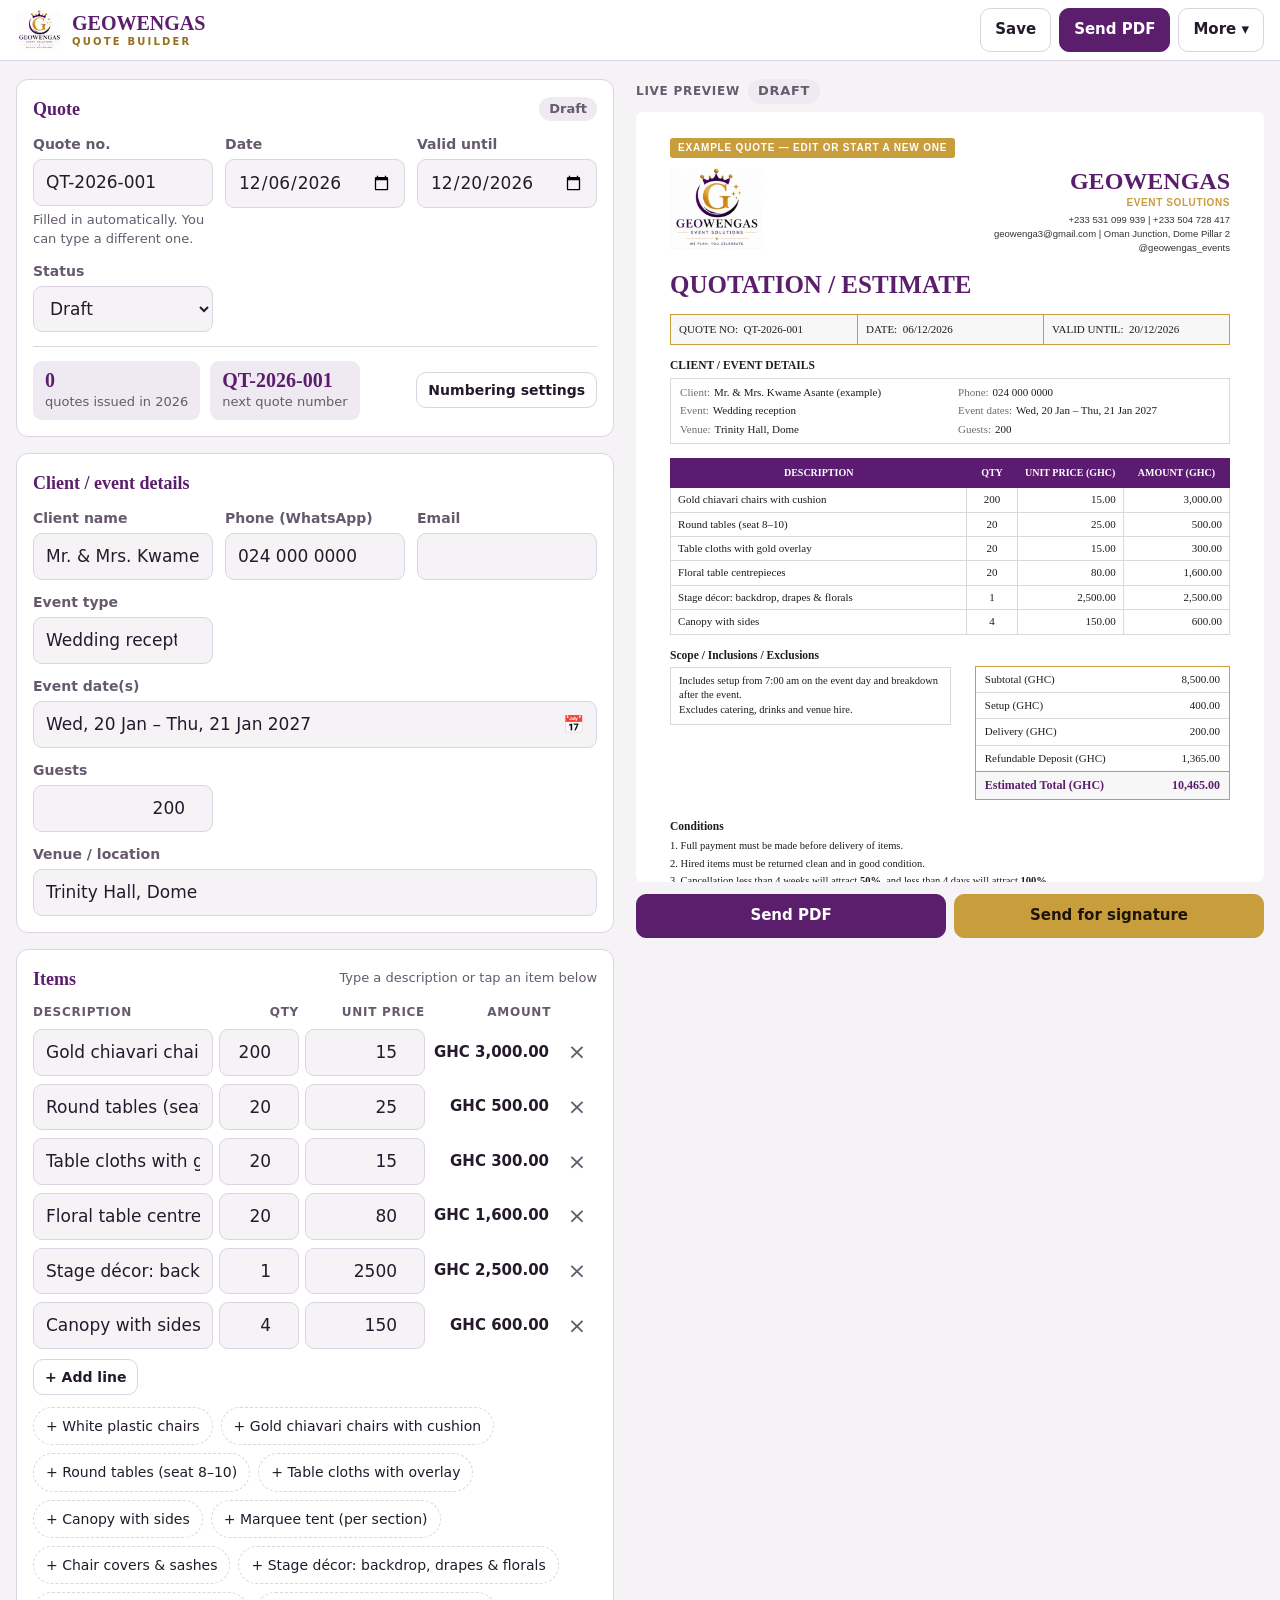
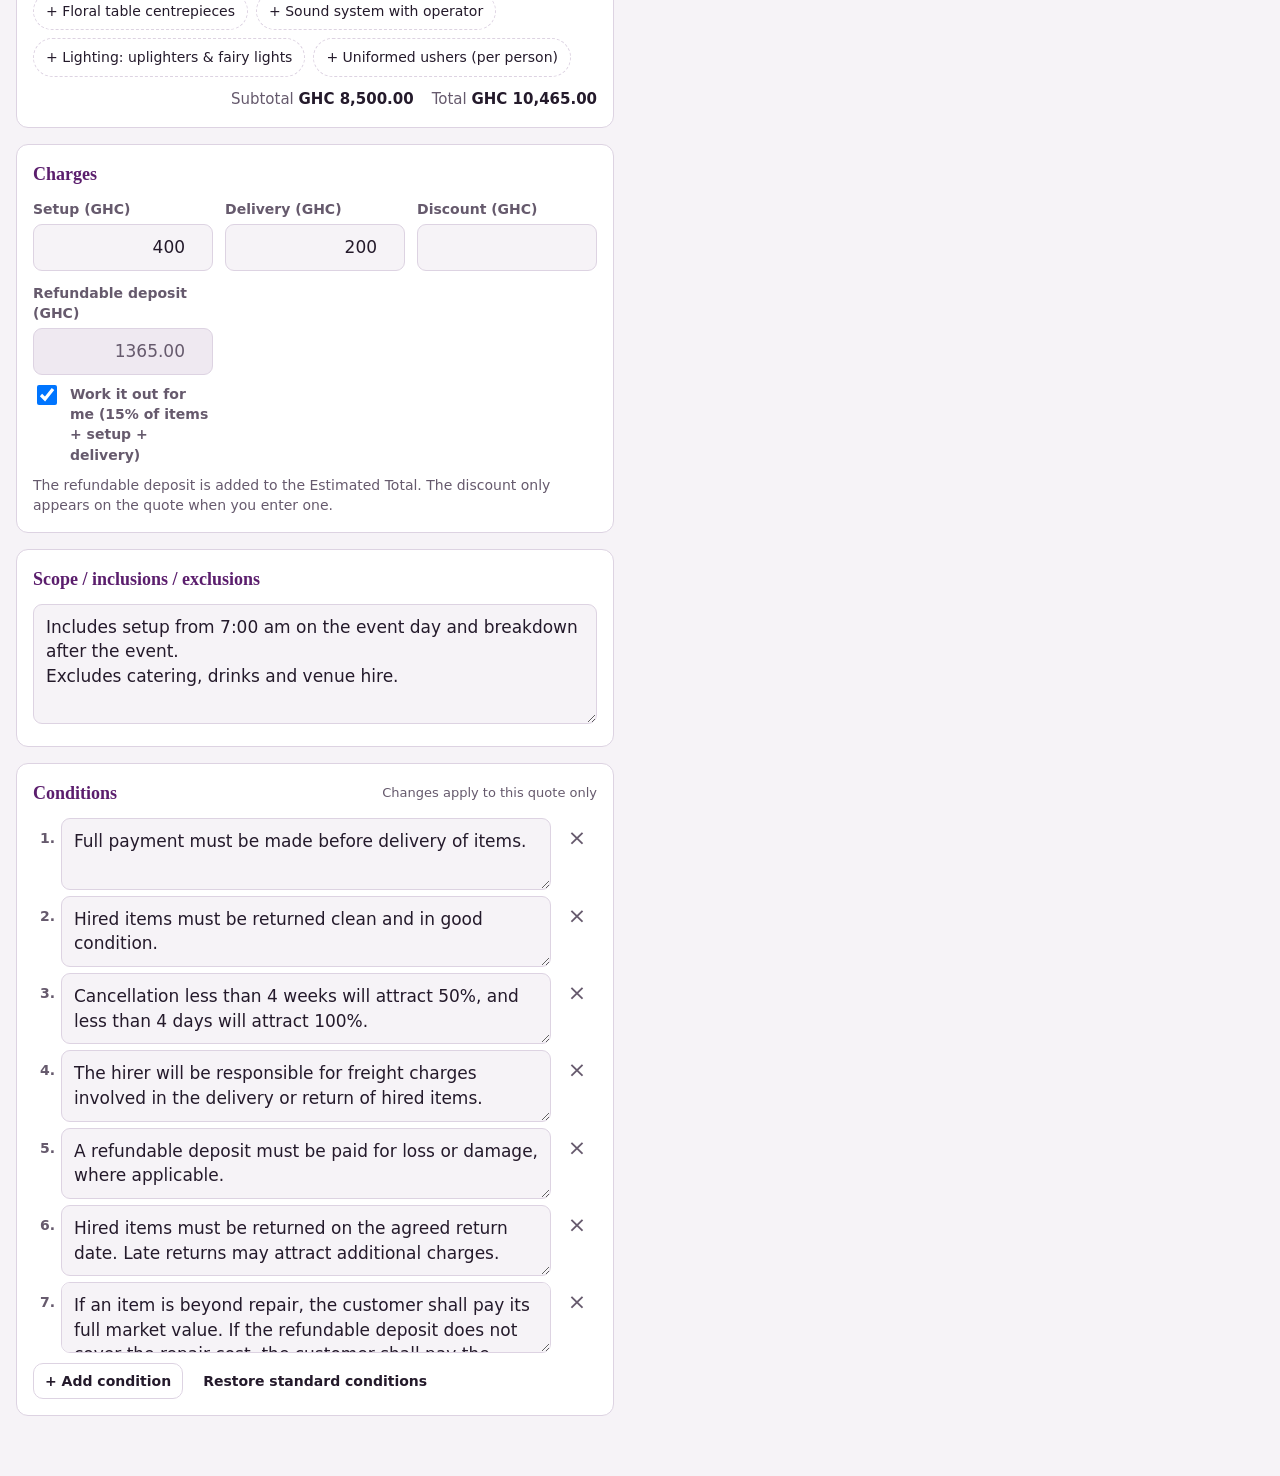
==== commit 52bc8953: "Pick event dates as a range in one calendar Tap the first day, then the last day (e.g. 9-10 October)" ====
--- a/index.html
+++ b/index.html
@@ -60,8 +60,7 @@
         <div class="f"><label for="cEmail">Email</label><input id="cEmail" type="email" autocomplete="off"></div>
         <div class="f"><label for="cEvent">Event type</label><input id="cEvent" list="eventTypes" placeholder="Wedding, funeral, birthday…">
           <datalist id="eventTypes"><option value="Wedding"><option value="Traditional marriage (engagement)"><option value="Funeral"><option value="Birthday party"><option value="Naming ceremony (outdooring)"><option value="Corporate event"><option value="Church programme"><option value="Graduation party"></datalist></div>
-        <div class="f"><label for="cDate">Event date (from)</label><input id="cDate" type="date"></div>
-        <div class="f"><label for="cDateEnd">To <span style="font-weight:400">(leave empty for one day)</span></label><input id="cDateEnd" type="date"></div>
+        <div class="f wide"><label for="cDates">Event date(s)</label><button type="button" class="datefield" id="cDates" aria-haspopup="dialog"><span id="cDatesText">Choose one day or a range</span><span aria-hidden="true">📅</span></button></div>
         <div class="f"><label for="cGuests">Guests</label><input id="cGuests" type="number" min="0" inputmode="numeric"></div>
         <div class="f wide"><label for="cVenue">Venue / location</label><input id="cVenue" placeholder="e.g. Trinity Hall, Dome"></div>
       </div>
--- a/styles.css
+++ b/styles.css
@@ -102,6 +102,19 @@
 .pick button:hover,.pick button[aria-selected="true"]{background:var(--gold-soft)}
 .pick mark{background:none;color:var(--plum);font-weight:700}
 .pick .none{padding:10px;color:var(--muted);font-size:14px}
+.datefield{display:flex;justify-content:space-between;align-items:center;gap:10px;width:100%;min-height:46px;padding:10px 12px;border:1px solid var(--line);border-radius:9px;background:var(--bg);font-size:17px;text-align:left;cursor:pointer}
+.datefield.empty #cDatesText{color:var(--muted)}
+.cal-head{display:flex;justify-content:space-between;align-items:center;gap:8px;margin-bottom:6px}
+.cal-head b{font-family:var(--serif);font-size:18px;color:var(--plum)}
+.cal-head .btn{font-size:22px;min-width:44px}
+.cal-grid{display:grid;grid-template-columns:repeat(7,1fr);gap:4px}
+.cal-wd span{text-align:center;font-size:12px;font-weight:700;color:var(--muted);padding:4px 0}
+.cal-grid button{min-height:44px;border:0;border-radius:10px;background:transparent;font-size:16px;cursor:pointer;color:var(--fg);font-variant-numeric:tabular-nums}
+.cal-grid button:hover{background:var(--surface-2)}
+.cal-grid button.today{box-shadow:inset 0 0 0 1px var(--paper-gold)}
+.cal-grid button.mid{background:var(--gold-soft);border-radius:0}
+.cal-grid button.start,.cal-grid button.end{background:var(--accent);color:var(--accent-fg);font-weight:700}
+.cal-sel{margin:10px 0 0;font-weight:600;color:var(--plum)}
 .num-preview{font-family:var(--serif);font-size:22px;color:var(--plum);font-weight:700}
 .check{display:flex;gap:10px;align-items:flex-start;font-size:15px}
 .check input{width:22px;height:22px;min-height:0;flex:none;margin-top:1px}
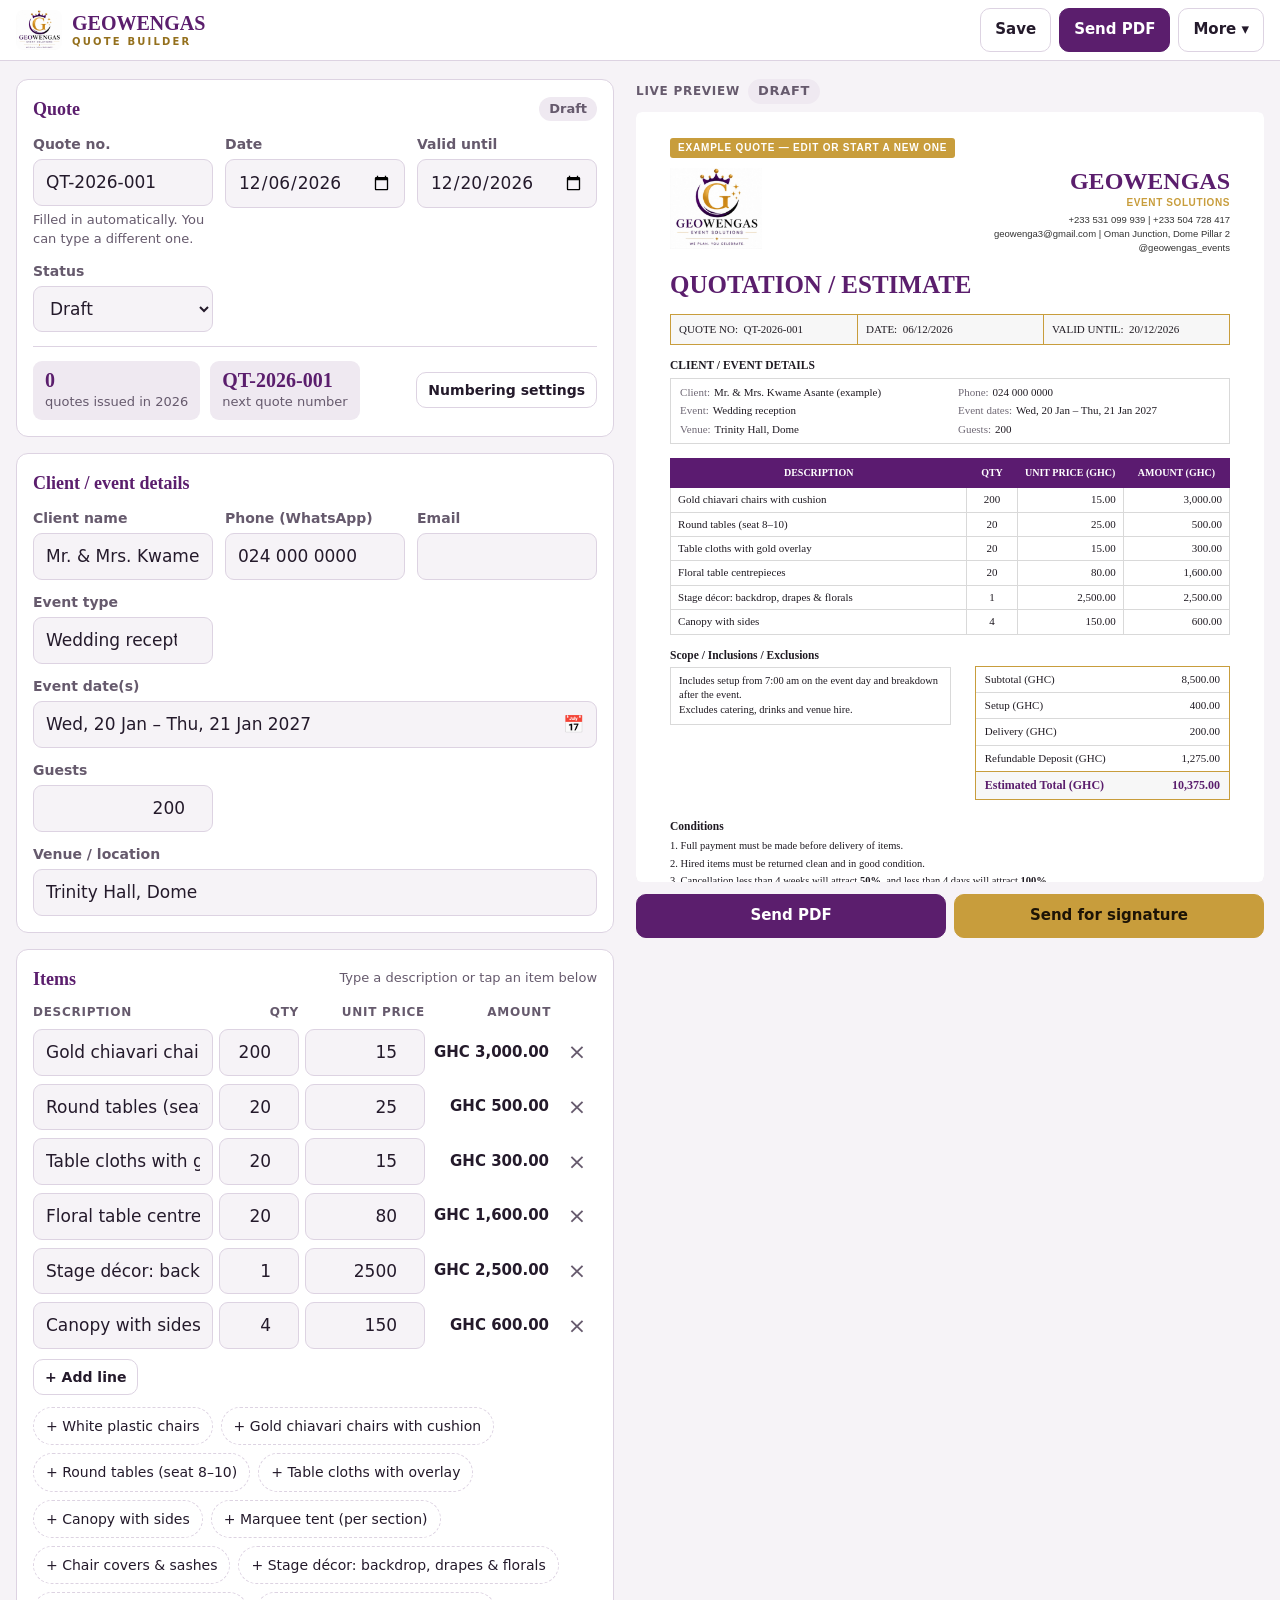
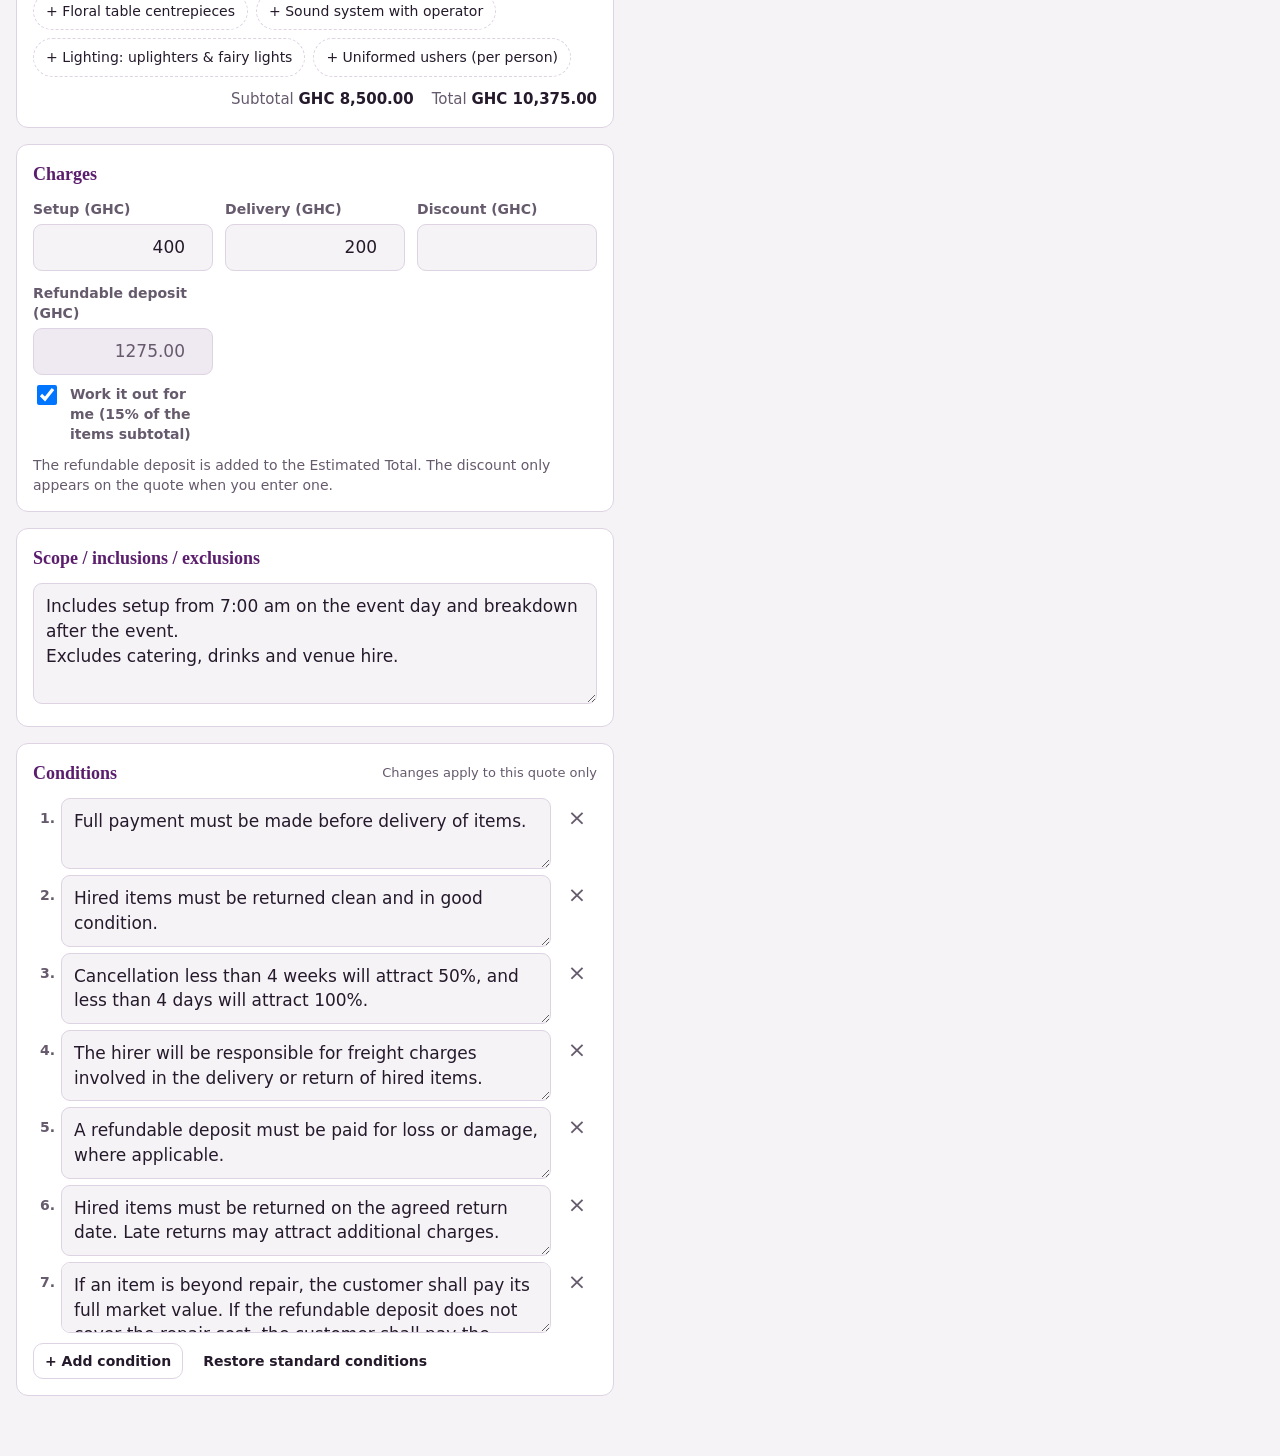
==== commit 662d219d: "Refundable deposit is 15% of the items subtotal only Setup and delivery are no longer part of the de" ====
--- a/index.html
+++ b/index.html
@@ -83,7 +83,7 @@
         <div class="f"><label for="chDelivery">Delivery (GHC)</label><input id="chDelivery" type="number" min="0" step="0.01" inputmode="decimal"></div>
         <div class="f"><label for="chDiscount">Discount (GHC)</label><input id="chDiscount" type="number" min="0" step="0.01" inputmode="decimal"></div>
         <div class="f"><label for="chDeposit">Refundable deposit (GHC)</label><input id="chDeposit" type="number" min="0" step="0.01" inputmode="decimal">
-          <label class="check small"><input type="checkbox" id="chDepositAuto"> Work it out for me (15% of items + setup + delivery)</label></div>
+          <label class="check small"><input type="checkbox" id="chDepositAuto"> Work it out for me (15% of the items subtotal)</label></div>
       </div>
       <p class="note">The refundable deposit is added to the Estimated Total. The discount only appears on the quote when you enter one.</p>
     </div>
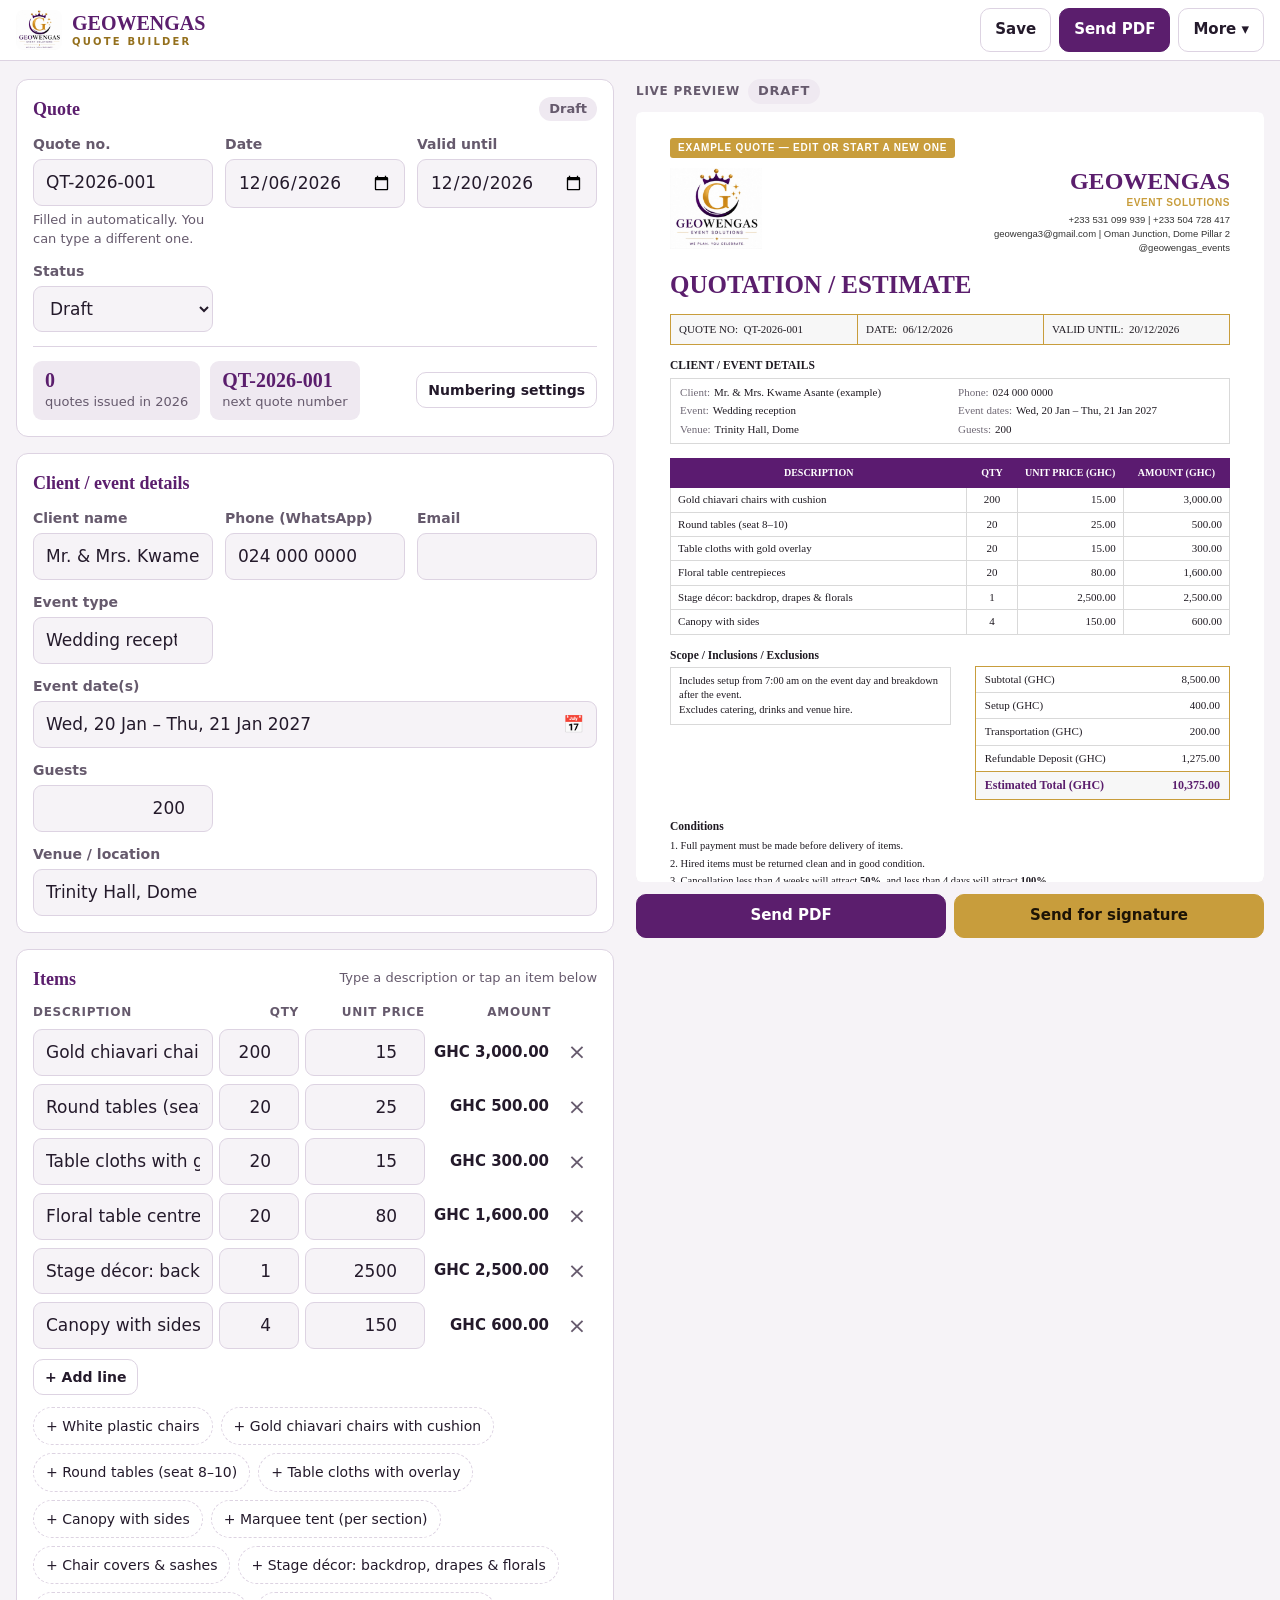
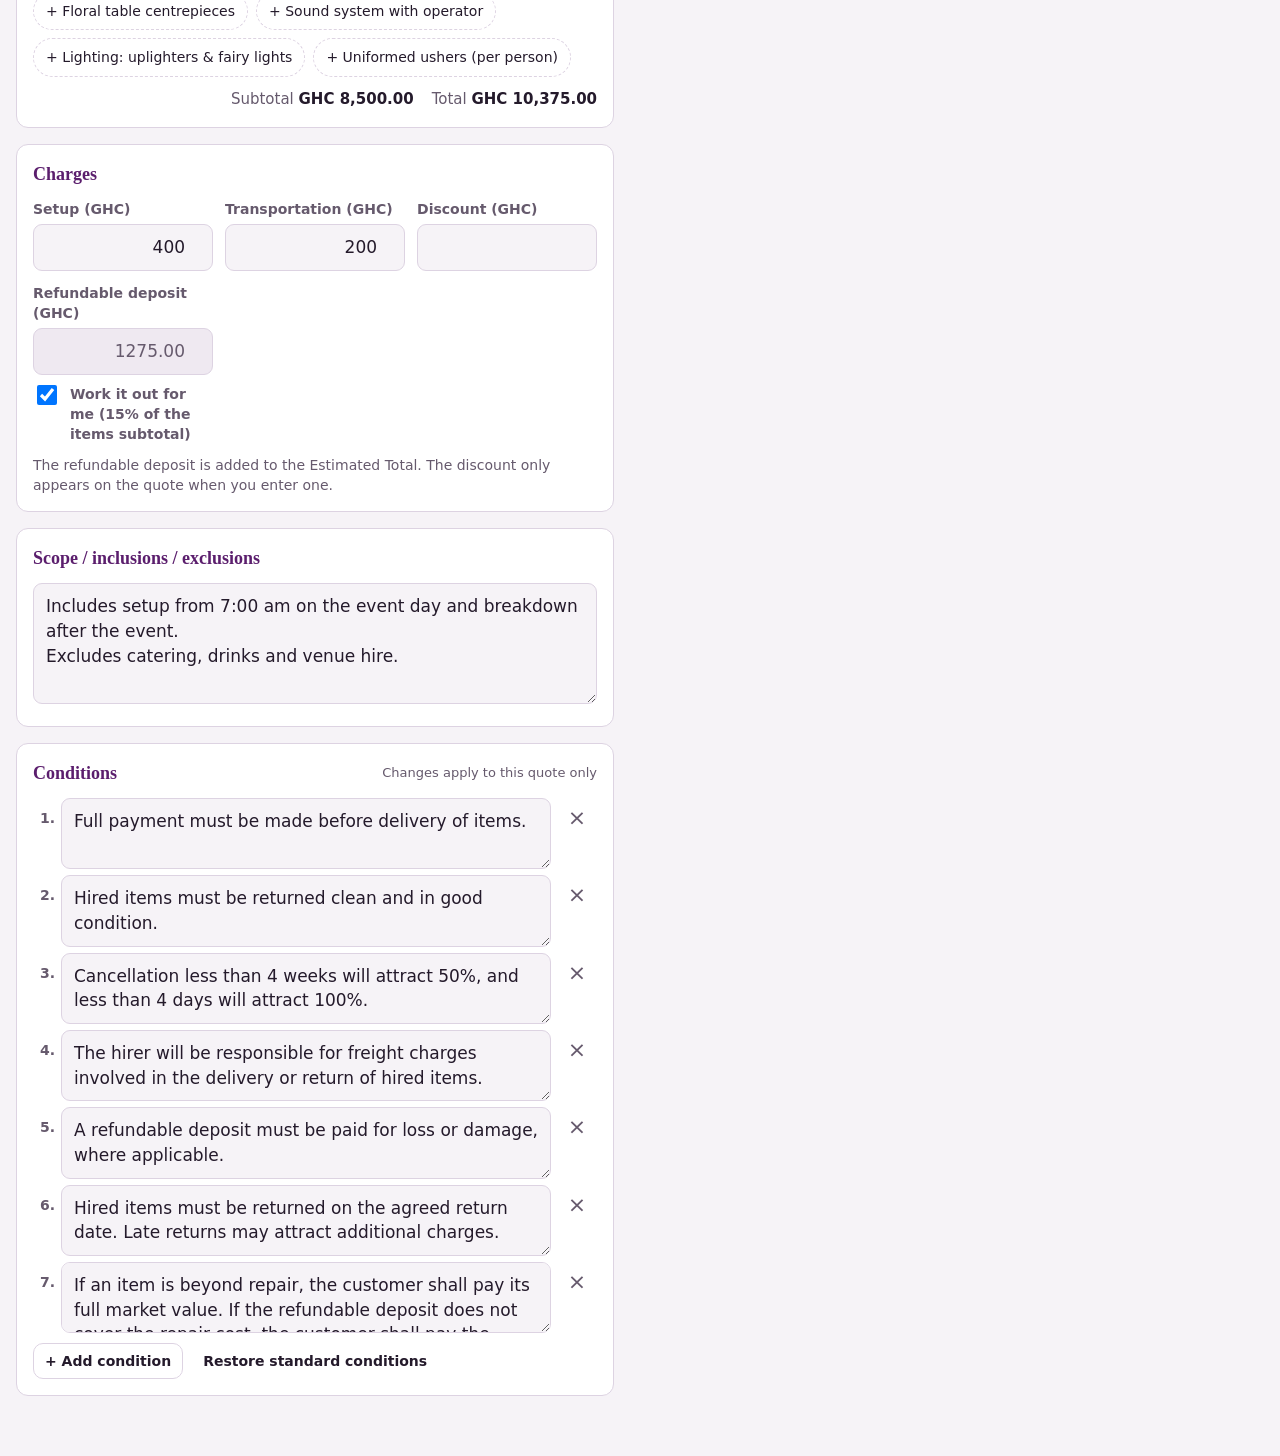
==== commit 057dbde7: "Rename Delivery (GHC) to Transportation (GHC) Co-Authored-By: Claude Opus 5.5 <noreply@anthropic.com" ====
--- a/index.html
+++ b/index.html
@@ -80,7 +80,7 @@
       <h2>Charges</h2>
       <div class="grid">
         <div class="f"><label for="chSetup">Setup (GHC)</label><input id="chSetup" type="number" min="0" step="0.01" inputmode="decimal"></div>
-        <div class="f"><label for="chDelivery">Delivery (GHC)</label><input id="chDelivery" type="number" min="0" step="0.01" inputmode="decimal"></div>
+        <div class="f"><label for="chDelivery">Transportation (GHC)</label><input id="chDelivery" type="number" min="0" step="0.01" inputmode="decimal"></div>
         <div class="f"><label for="chDiscount">Discount (GHC)</label><input id="chDiscount" type="number" min="0" step="0.01" inputmode="decimal"></div>
         <div class="f"><label for="chDeposit">Refundable deposit (GHC)</label><input id="chDeposit" type="number" min="0" step="0.01" inputmode="decimal">
           <label class="check small"><input type="checkbox" id="chDepositAuto"> Work it out for me (15% of the items subtotal)</label></div>
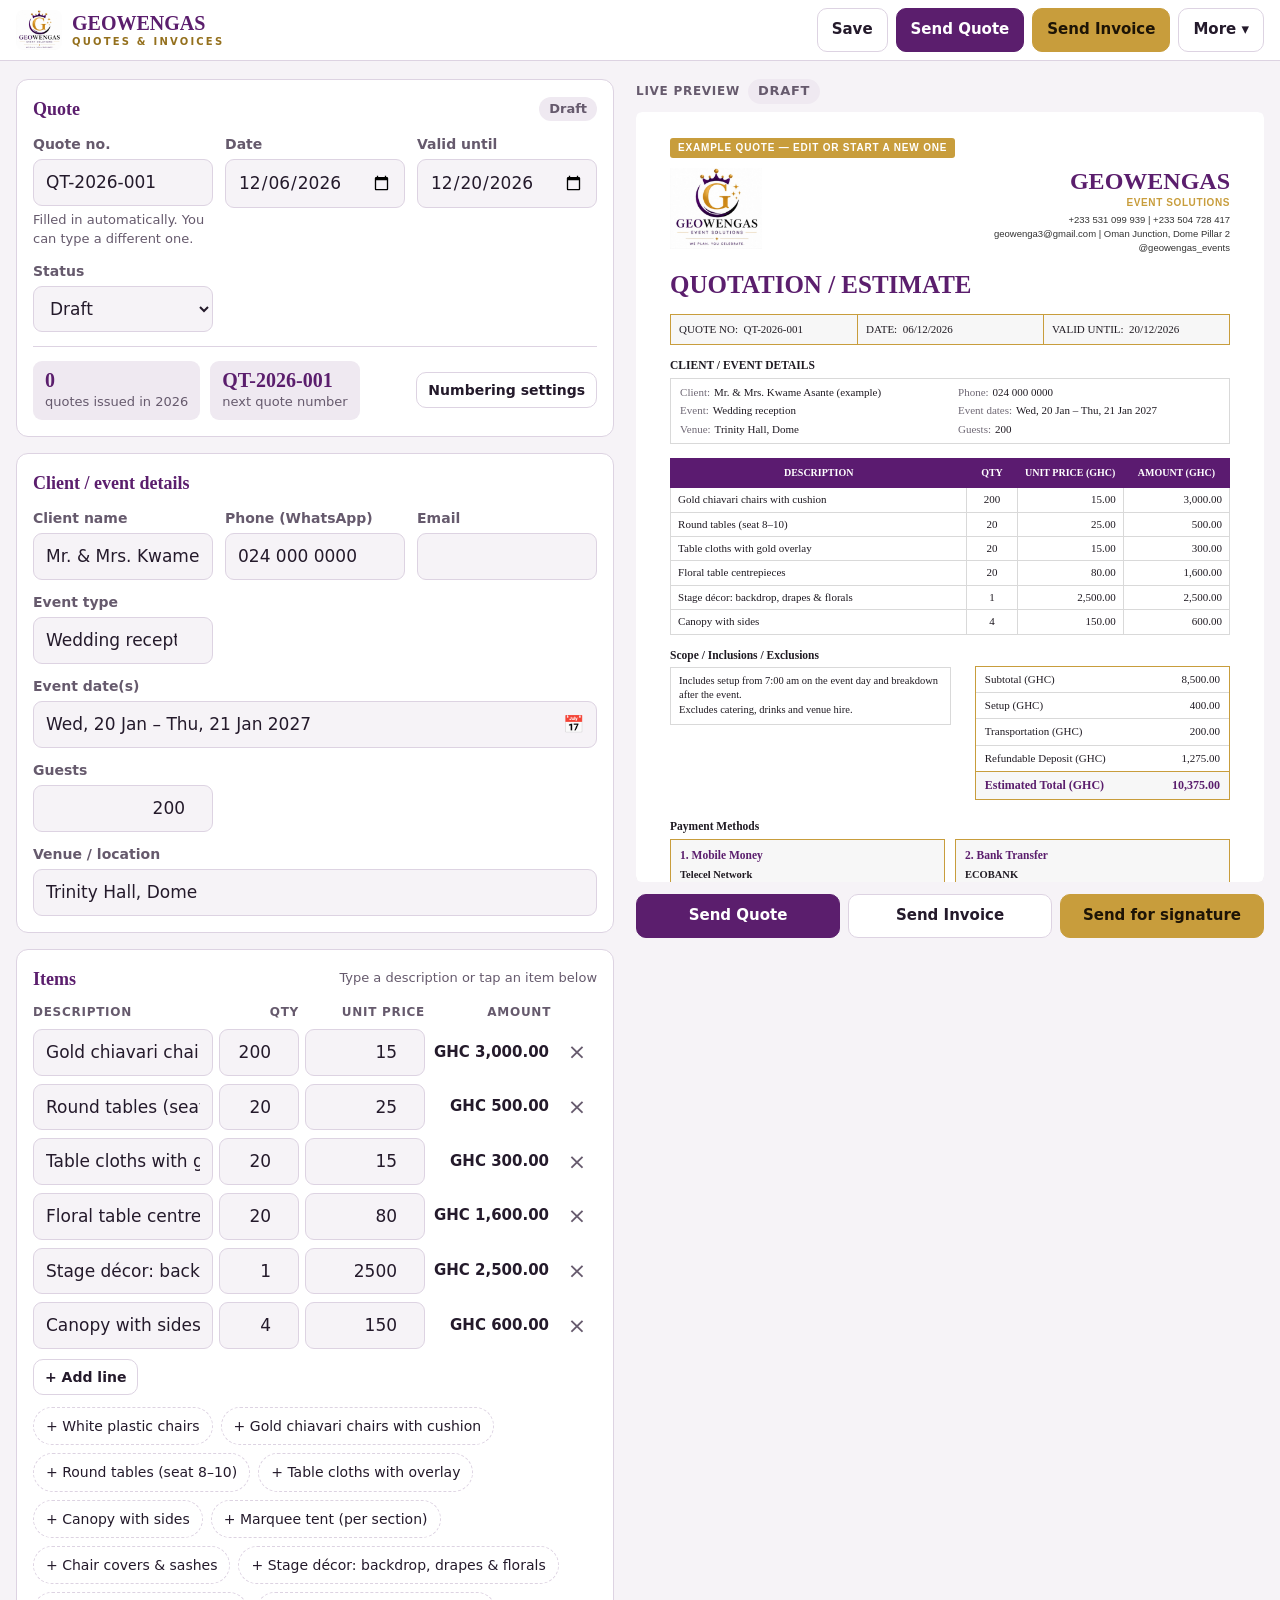
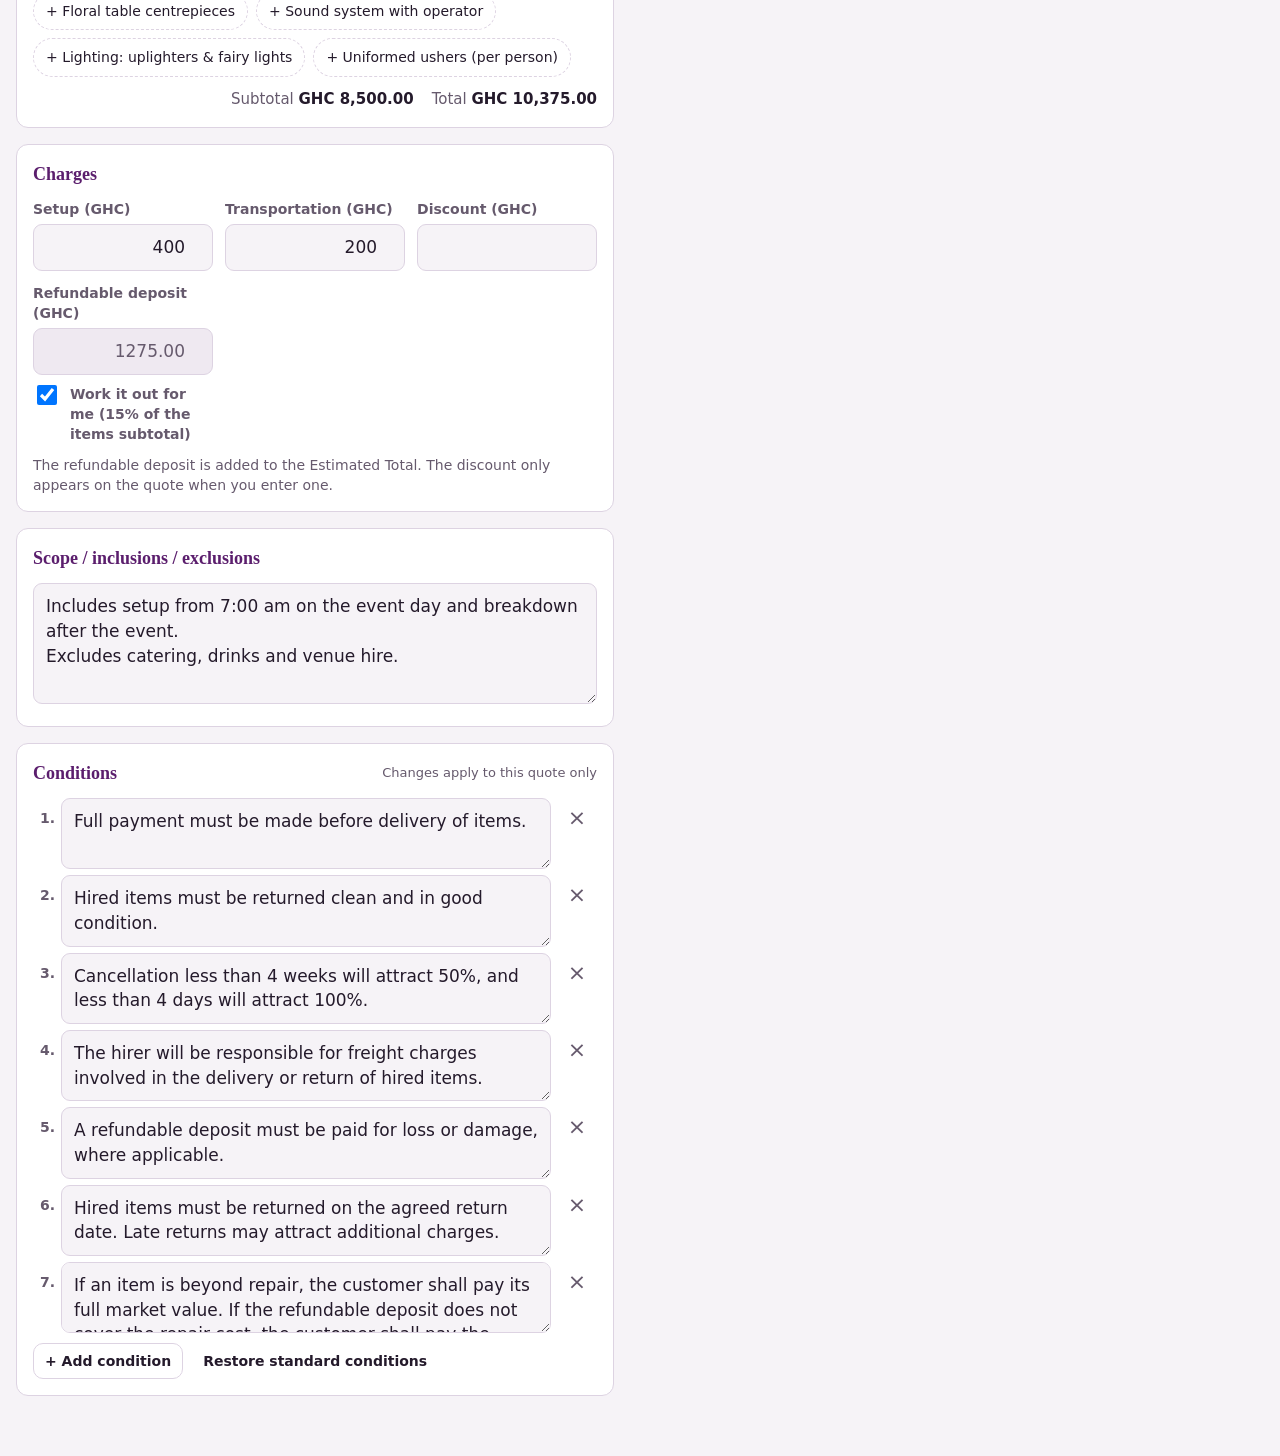
==== commit 123b27ce: "Add invoices: Send Invoice button, INV numbers, copy to Google Drive - 'Send Invoice' in the top bar" ====
--- a/index.html
+++ b/index.html
@@ -18,10 +18,11 @@
 
 <header class="bar">
   <div class="bar-in">
-    <div class="brand"><img src="logo.jpg" alt="GEOWENGAS Event Solutions logo"><div><b>GEOWENGAS</b><span>QUOTE BUILDER</span></div></div>
+    <div class="brand"><img src="logo.jpg" alt="GEOWENGAS Event Solutions logo"><div><b>GEOWENGAS</b><span>QUOTES &amp; INVOICES</span></div></div>
     <div class="actions">
       <button class="btn" id="btnSave" type="button">Save</button>
-      <button class="btn primary" id="btnSend" type="button">Send PDF</button>
+      <button class="btn primary" id="btnSend" type="button">Send Quote</button>
+      <button class="btn gold" id="btnInvoice" type="button">Send Invoice</button>
       <button class="btn" id="btnMore" type="button" aria-haspopup="dialog">More ▾</button>
     </div>
   </div>
@@ -45,6 +46,7 @@
         </div>
       </div>
       <div id="signedInfo" hidden style="margin-top:12px"></div>
+      <div id="invoiceInfo" class="note" hidden></div>
       <div class="count-row">
         <div class="count-box"><b id="cntIssued">0</b><span id="cntLabel">quotes issued</span></div>
         <div class="count-box"><b id="cntNext">QT-2026-001</b><span>next quote number</span></div>
@@ -110,7 +112,8 @@
     <div class="pv-head">Live preview <span id="pvStatus"></span></div>
     <div class="paper-scroll"><div class="paper" id="paper"></div></div>
     <div style="display:flex;gap:8px;flex-wrap:wrap;margin-top:12px">
-      <button class="btn primary" id="btnSend2" type="button" style="flex:1">Send PDF</button>
+      <button class="btn primary" id="btnSend2" type="button" style="flex:1">Send Quote</button>
+      <button class="btn" id="btnInvoice2" type="button" style="flex:1">Send Invoice</button>
       <button class="btn gold" id="btnSign2" type="button" style="flex:1">Send for signature</button>
     </div>
   </aside>
--- a/styles.css
+++ b/styles.css
@@ -115,6 +115,10 @@
 .cal-grid button.mid{background:var(--gold-soft);border-radius:0}
 .cal-grid button.start,.cal-grid button.end{background:var(--accent);color:var(--accent-fg);font-weight:700}
 .cal-sel{margin:10px 0 0;font-weight:600;color:var(--plum)}
+.inv-paper{max-height:55vh;overflow:auto;border:1px solid var(--line);border-radius:8px}
+.inv-paper .paper{box-shadow:none;padding:16px}
+.inv-sum{display:grid;grid-template-columns:auto 1fr;gap:4px 12px;font-size:15px}
+.inv-sum span{color:var(--muted)}
 .num-preview{font-family:var(--serif);font-size:22px;color:var(--plum);font-weight:700}
 .check{display:flex;gap:10px;align-items:flex-start;font-size:15px}
 .check input{width:22px;height:22px;min-height:0;flex:none;margin-top:1px}
@@ -154,6 +158,14 @@
 .p-tot-box span:last-child{text-align:right;white-space:nowrap}
 .p-tot-box .grand{font-weight:700;color:var(--paper-plum);font-size:12px;background:var(--paper-fill);border-top:1px solid var(--paper-gold)}
 .p-tot .dep{color:#6f6875;font-size:10px;text-align:right}
+.p-pay{display:grid;grid-template-columns:1fr 1fr;gap:10px;font-size:10.5px}
+.p-pay > div{border:1px solid var(--paper-gold);background:var(--paper-fill);padding:7px 9px;min-width:0}
+.p-pay b{display:block;color:var(--paper-plum);font-size:11.5px;margin-bottom:4px}
+.p-pay .acc{margin-top:5px}
+.p-pay .acc i{font-style:normal;font-weight:700;display:block}
+.p-pay .acc span{display:block;color:#5f5864;padding-left:8px}
+.p-pay .acc strong{color:var(--paper-ink)}
+@media (max-width:640px){ .p-pay{grid-template-columns:1fr} }
 .p-conds-h{font-weight:700;font-size:11.5px;margin:18px 0 5px}
 .p-conds{margin:0;padding:0;list-style:none;font-size:10.5px}
 .p-conds li{margin:3px 0}
@@ -206,8 +218,8 @@
   .brand b{font-size:17px}
   .brand img{width:40px}
   .bar-in{gap:8px}
-  .actions{width:100%}
-  .actions .btn{flex:1}
+  .actions{width:100%;display:grid;grid-template-columns:1fr 1fr;gap:8px}
+  .actions .btn{width:100%}
   .item-h{display:none}
   .item{grid-template-columns:minmax(0,1fr) minmax(0,1fr) minmax(0,1fr) 40px;grid-template-areas:"desc desc desc x" "qty price amt amt";padding-bottom:12px;border-bottom:1px solid var(--line)}
   .item .i-desc{grid-area:desc}.item .i-qty{grid-area:qty}.item .i-price{grid-area:price}.item .amt{grid-area:amt}.item .x{grid-area:x}
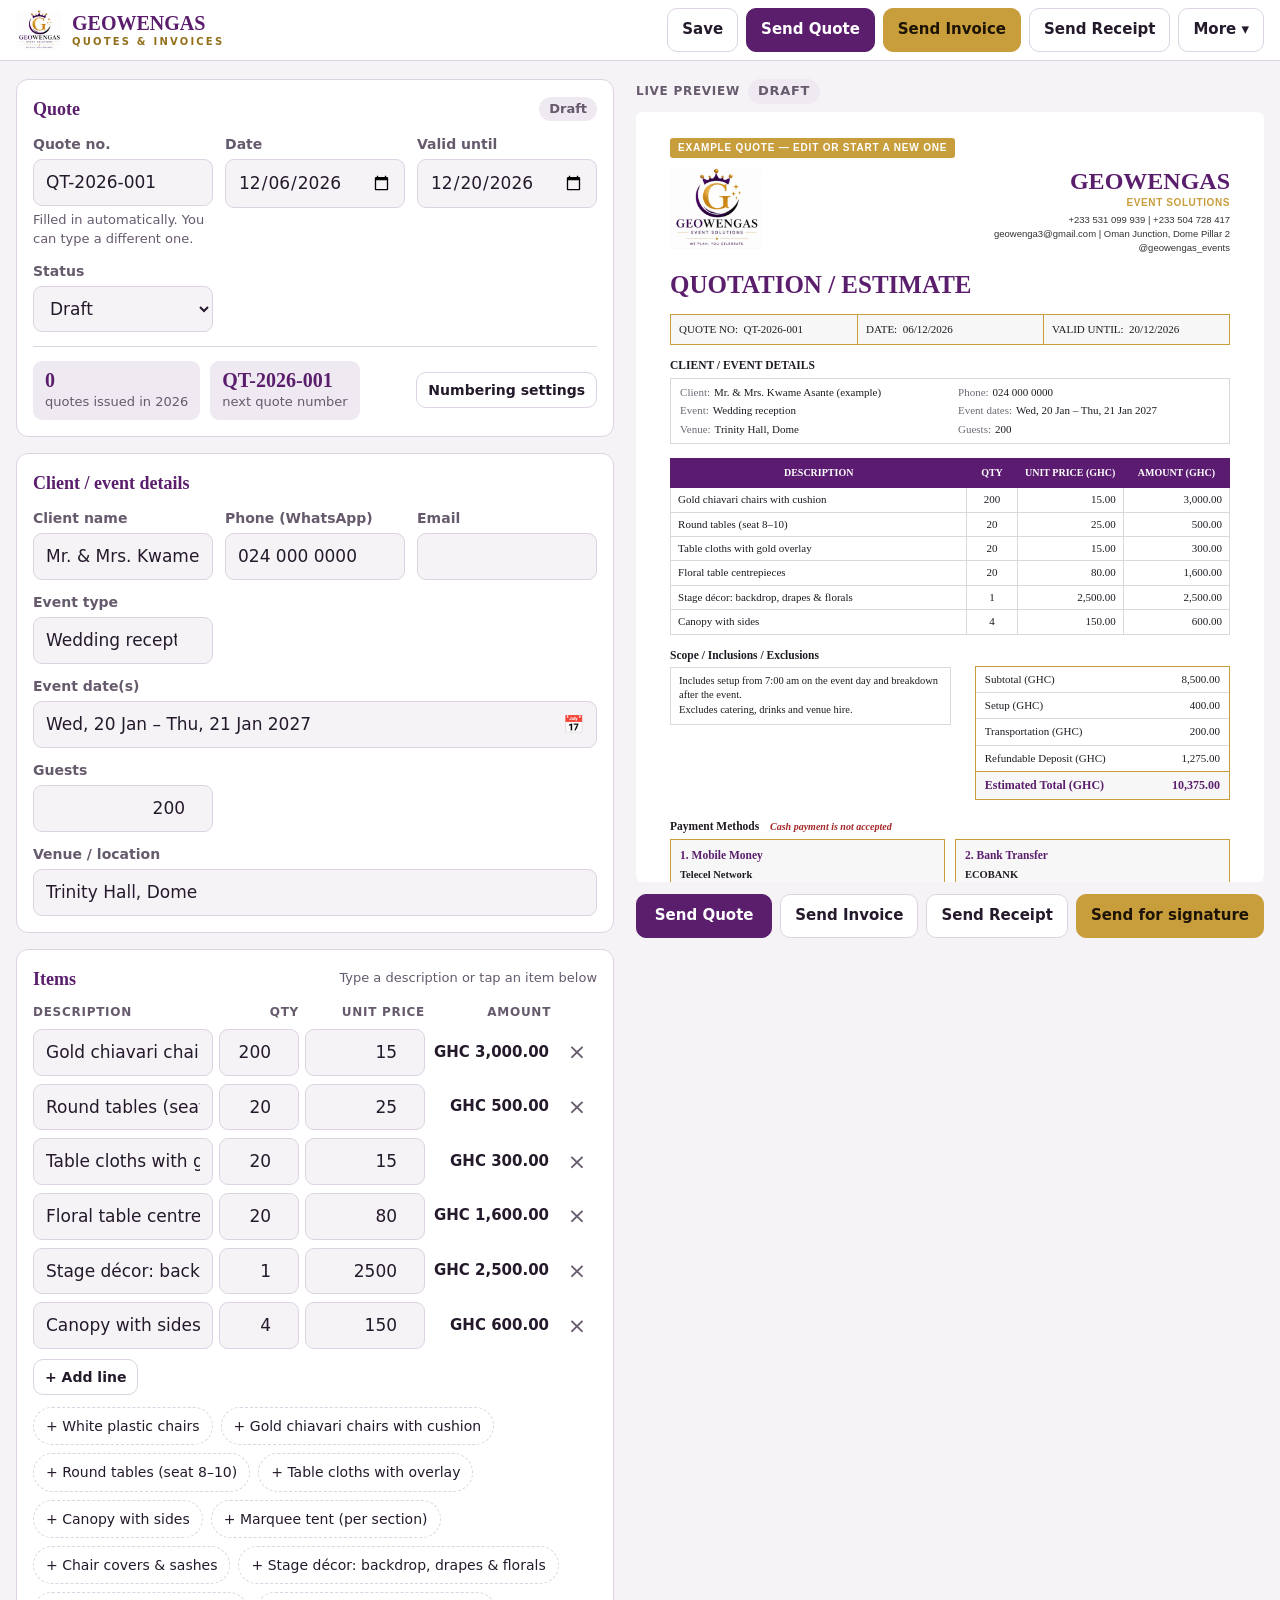
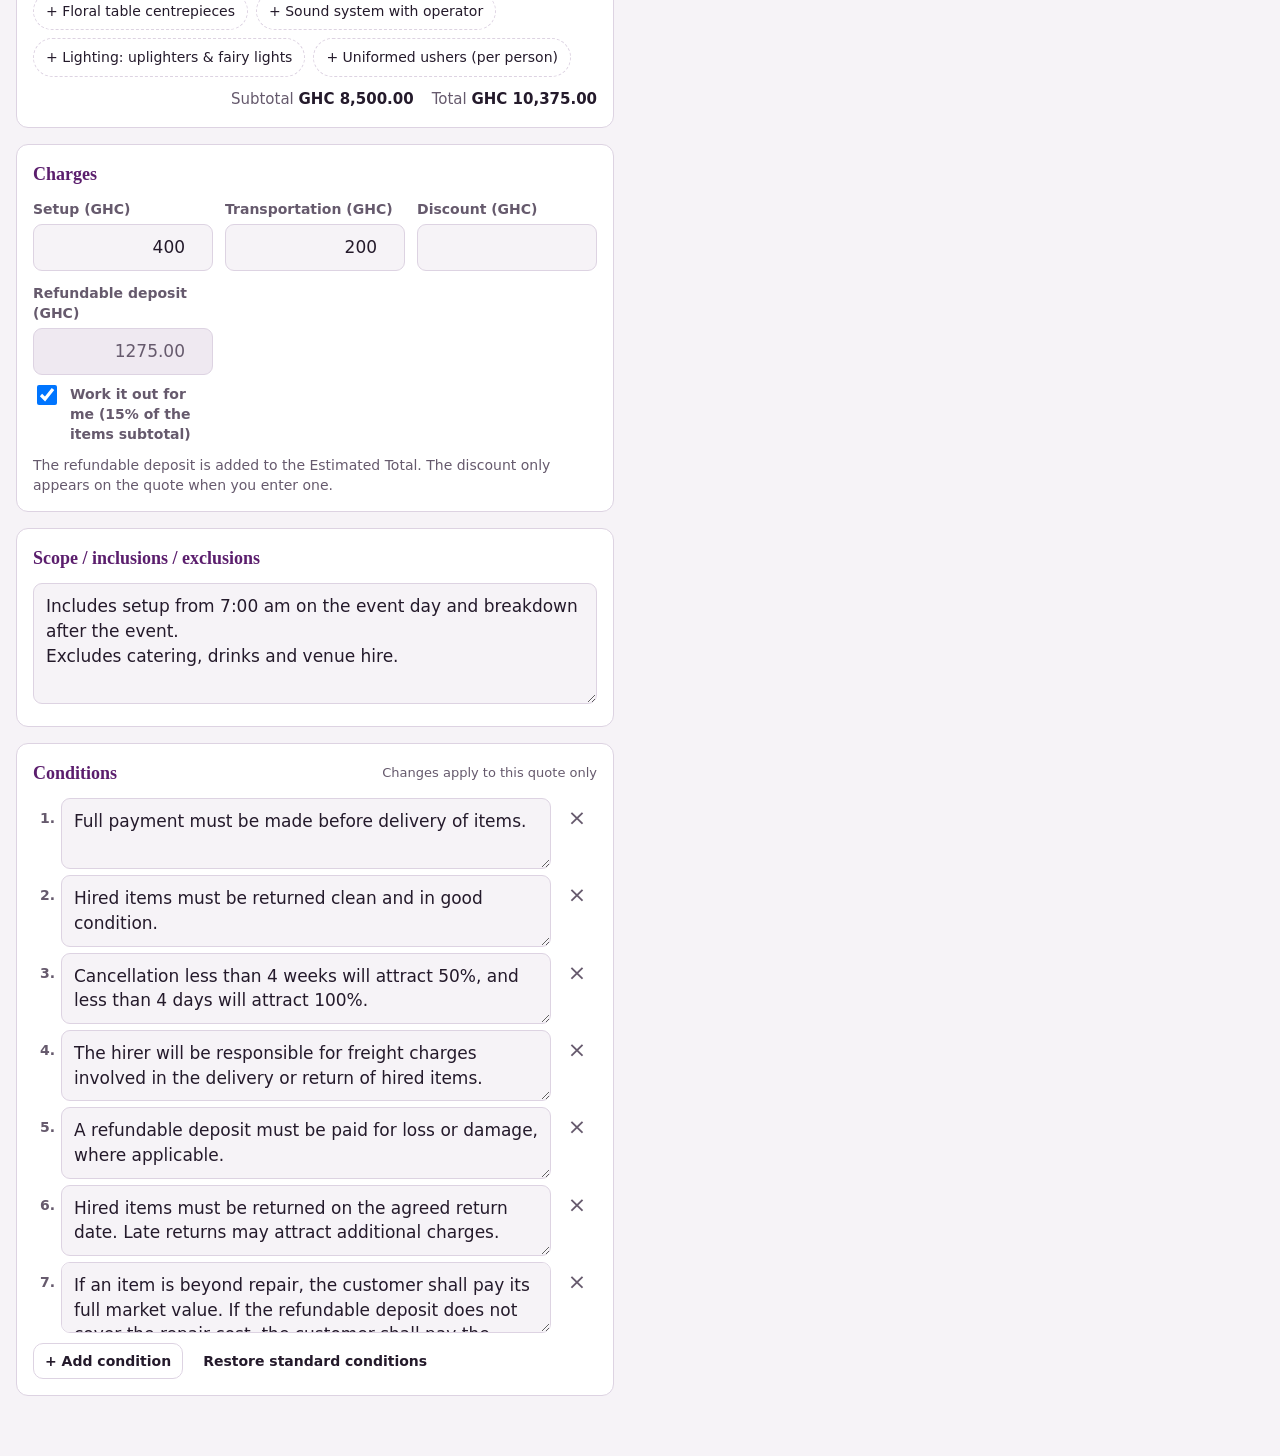
==== commit 1bfac7ac: "Add official receipts with on-screen signature and QR verification - 'Send Receipt' (top bar, under " ====
--- a/index.html
+++ b/index.html
@@ -23,6 +23,7 @@
       <button class="btn" id="btnSave" type="button">Save</button>
       <button class="btn primary" id="btnSend" type="button">Send Quote</button>
       <button class="btn gold" id="btnInvoice" type="button">Send Invoice</button>
+      <button class="btn" id="btnReceipt" type="button">Send Receipt</button>
       <button class="btn" id="btnMore" type="button" aria-haspopup="dialog">More ▾</button>
     </div>
   </div>
@@ -42,11 +43,12 @@
         <div class="f"><label for="qDate">Date</label><input id="qDate" type="date"></div>
         <div class="f"><label for="qValid">Valid until</label><input id="qValid" type="date"></div>
         <div class="f"><label for="qStatus">Status</label>
-          <select id="qStatus"><option value="draft">Draft</option><option value="sent">Sent</option><option value="accepted">Accepted</option><option value="declined">Declined</option></select>
+          <select id="qStatus"><option value="draft">Draft</option><option value="sent">Sent</option><option value="accepted">Accepted</option><option value="part">Part paid</option><option value="paid">Paid</option><option value="declined">Declined</option></select>
         </div>
       </div>
       <div id="signedInfo" hidden style="margin-top:12px"></div>
       <div id="invoiceInfo" class="note" hidden></div>
+      <div id="payInfo" class="note" hidden></div>
       <div class="count-row">
         <div class="count-box"><b id="cntIssued">0</b><span id="cntLabel">quotes issued</span></div>
         <div class="count-box"><b id="cntNext">QT-2026-001</b><span>next quote number</span></div>
@@ -114,6 +116,7 @@
     <div style="display:flex;gap:8px;flex-wrap:wrap;margin-top:12px">
       <button class="btn primary" id="btnSend2" type="button" style="flex:1">Send Quote</button>
       <button class="btn" id="btnInvoice2" type="button" style="flex:1">Send Invoice</button>
+      <button class="btn" id="btnReceipt2" type="button" style="flex:1">Send Receipt</button>
       <button class="btn gold" id="btnSign2" type="button" style="flex:1">Send for signature</button>
     </div>
   </aside>
@@ -126,6 +129,7 @@
 
 <script src="vendor/jspdf.umd.min.js"></script>
 <script src="vendor/jspdf.plugin.autotable.min.js"></script>
+<script src="vendor/qrcode.js"></script>
 <script src="core.js"></script>
 <script src="app.js"></script>
 </body>
--- a/styles.css
+++ b/styles.css
@@ -119,6 +119,13 @@
 .inv-paper .paper{box-shadow:none;padding:16px}
 .inv-sum{display:grid;grid-template-columns:auto 1fr;gap:4px 12px;font-size:15px}
 .inv-sum span{color:var(--muted)}
+.chip.part{background:var(--gold-soft);color:var(--gold)}
+.chip.paid{background:color-mix(in srgb,var(--ok) 16%,transparent);color:var(--ok)}
+.rc-live{display:grid;gap:6px;background:var(--surface-2);border-radius:10px;padding:10px 12px;font-size:14px}
+.rc-live div{display:grid;grid-template-columns:150px minmax(0,1fr);gap:8px}
+.rc-live span{color:var(--muted)}
+.rc-live b.neg{color:var(--danger)}
+@media (max-width:640px){ .rc-live div{grid-template-columns:1fr} #btnMore{grid-column:1/-1} }
 .num-preview{font-family:var(--serif);font-size:22px;color:var(--plum);font-weight:700}
 .check{display:flex;gap:10px;align-items:flex-start;font-size:15px}
 .check input{width:22px;height:22px;min-height:0;flex:none;margin-top:1px}
@@ -166,6 +173,7 @@
 .p-pay .acc span{display:block;color:#5f5864;padding-left:8px}
 .p-pay .acc strong{color:var(--paper-ink)}
 @media (max-width:640px){ .p-pay{grid-template-columns:1fr} }
+.p-nocash{font-style:italic;color:#a62626;font-weight:700;margin-left:8px;font-size:10px}
 .p-conds-h{font-weight:700;font-size:11.5px;margin:18px 0 5px}
 .p-conds{margin:0;padding:0;list-style:none;font-size:10.5px}
 .p-conds li{margin:3px 0}
